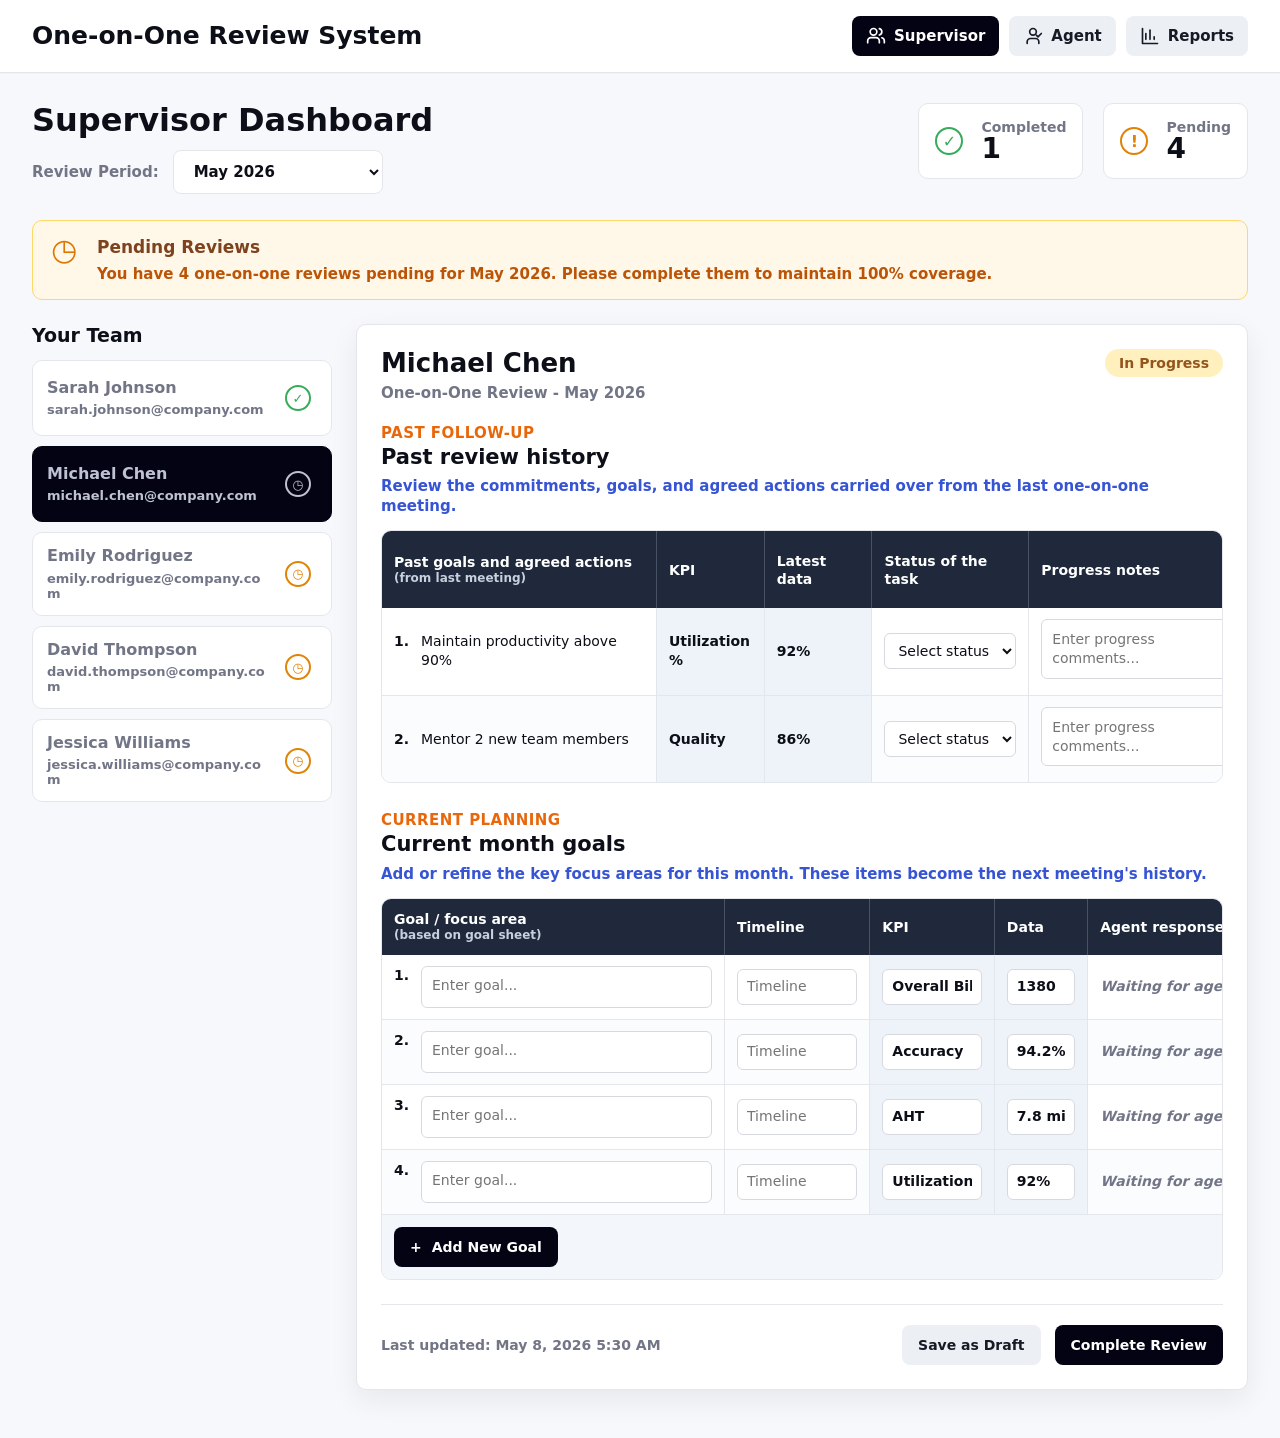
==== index.html @ 106a2b59 "Remove agent supervisor update count" ====
<!doctype html>
<html lang="en">
  <head>
    <meta charset="UTF-8" />
    <meta name="viewport" content="width=device-width, initial-scale=1.0" />
    <title>One-on-One Review System</title>
    <link rel="stylesheet" href="styles.css" />
  </head>
  <body>
    <header class="app-header">
      <div class="header-inner">
        <h1>One-on-One Review System</h1>
        <nav class="top-nav" aria-label="Primary">
          <button class="nav-button active" type="button" aria-pressed="true" data-view="supervisor">
            <span class="nav-icon" aria-hidden="true">
              <svg viewBox="0 0 24 24">
                <path d="M16 20v-2a4 4 0 0 0-4-4H6a4 4 0 0 0-4 4v2" />
                <circle cx="9" cy="7" r="4" />
                <path d="M22 20v-2a4 4 0 0 0-3-3.87" />
                <path d="M16 3.13a4 4 0 0 1 0 7.75" />
              </svg>
            </span>
            Supervisor
          </button>
          <button class="nav-button" type="button" aria-pressed="false" data-view="agent">
            <span class="nav-icon" aria-hidden="true">
              <svg viewBox="0 0 24 24">
                <path d="M19 21v-2a4 4 0 0 0-4-4H9a4 4 0 0 0-4 4v2" />
                <circle cx="12" cy="7" r="4" />
                <path d="m16 11 2 2 4-4" />
              </svg>
            </span>
            Agent
          </button>
          <button class="nav-button" type="button" aria-pressed="false" data-view="reports">
            <span class="nav-icon" aria-hidden="true">
              <svg viewBox="0 0 24 24">
                <path d="M3 3v18h18" />
                <path d="M7 16V9" />
                <path d="M12 16V5" />
                <path d="M17 16v-3" />
              </svg>
            </span>
            Reports
          </button>
        </nav>
      </div>
    </header>

    <main class="page-shell">
      <section class="dashboard-head" aria-labelledby="dashboard-title">
        <div>
          <h2 id="dashboard-title">Supervisor Dashboard</h2>
          <p class="dashboard-subtitle hidden" id="dashboardSubtitle">Senior Leadership Analytics - 2026</p>
          <label class="period-control review-period-control">
            <span>Review Period:</span>
            <select id="periodSelect">
              <option>May 2026</option>
              <option>April 2026</option>
              <option>March 2026</option>
            </select>
          </label>
        </div>

        <div class="summary-cards supervisor-only" aria-label="Review summary">
          <article class="summary-card">
            <span class="summary-icon success" aria-hidden="true">✓</span>
            <div>
              <span class="summary-label">Completed</span>
              <strong id="completedCount">1</strong>
            </div>
          </article>
          <article class="summary-card">
            <span class="summary-icon pending" aria-hidden="true">!</span>
            <div>
              <span class="summary-label">Pending</span>
              <strong id="pendingCount">4</strong>
            </div>
          </article>
        </div>

        <label class="view-as-control agent-only">
          <span>View as:</span>
          <select id="agentSelect"></select>
        </label>

        <label class="view-as-control reports-only hidden">
          <span>Range:</span>
          <select id="reportMonthSelect">
            <option value="all">All months</option>
            <option value="May">May 2026</option>
            <option value="April">April 2026</option>
            <option value="March">March 2026</option>
            <option value="February">February 2026</option>
            <option value="January">January 2026</option>
          </select>
        </label>
      </section>

      <section class="notice supervisor-only" aria-live="polite">
        <span class="notice-icon" aria-hidden="true">◷</span>
        <div>
          <h3>Pending Reviews</h3>
          <p id="pendingMessage">
            You have 4 one-on-one reviews pending for May 2026. Please complete them to maintain 100% coverage.
          </p>
        </div>
      </section>

      <section class="work-area view-section" id="supervisorView">
        <aside class="team-panel" aria-labelledby="team-title">
          <h3 id="team-title">Your Team</h3>
          <div class="team-list" id="teamList"></div>
        </aside>

        <section class="review-panel" aria-live="polite">
          <div class="review-topline">
            <div>
              <h2 id="reviewName">Michael Chen</h2>
              <p id="reviewSubtitle">One-on-One Review - May 2026</p>
            </div>
            <div class="status-stack">
              <span class="status-pill" id="reviewStatus">In Progress</span>
            </div>
          </div>

          <section class="review-section" aria-labelledby="section-one-title">
            <div class="section-copy">
              <p class="section-kicker" id="section-one-title">Past Follow-Up</p>
              <h3>Past review history</h3>
              <p>
                Review the commitments, goals, and agreed actions carried over from the last one-on-one meeting.
              </p>
            </div>

            <div class="table-wrap">
              <table class="history-table">
                <thead>
                  <tr>
                    <th>Past goals and agreed actions <span>(from last meeting)</span></th>
                    <th>KPI</th>
                    <th>Latest data</th>
                    <th>Status of the task</th>
                    <th>Progress notes</th>
                    <th>Previously agreed timeline</th>
                  </tr>
                </thead>
                <tbody id="historyBody"></tbody>
              </table>
            </div>
          </section>

          <section class="review-section current-month" aria-labelledby="section-two-title">
            <div class="section-copy">
              <p class="section-kicker" id="section-two-title">Current Planning</p>
              <h3>Current month goals</h3>
              <p>
                Add or refine the key focus areas for this month. These items become the next meeting's history.
              </p>
            </div>

            <div class="table-wrap">
              <table class="current-table">
                <thead>
                  <tr>
                    <th>Goal / focus area <span>(based on goal sheet)</span></th>
                    <th>Timeline</th>
                    <th>KPI</th>
                    <th>Data</th>
                    <th>Agent response</th>
                    <th class="action-col"><span class="sr-only">Action</span></th>
                  </tr>
                </thead>
                <tbody id="currentGoalsBody"></tbody>
              </table>
              <div class="table-footer">
                <button class="primary-button" type="button" id="addGoalButton">
                  <span aria-hidden="true">+</span>
                  Add New Goal
                </button>
              </div>
            </div>
          </section>

          <footer class="review-actions">
            <p id="lastUpdated">Last updated: May 8, 2026 5:30 AM</p>
            <div>
              <button class="secondary-button" type="button" id="saveDraftButton">Save as Draft</button>
              <button class="primary-button" type="button" id="completeReviewButton">Complete Review</button>
            </div>
          </footer>
        </section>
      </section>

      <section class="agent-dashboard view-section hidden" id="agentView">
        <article class="agent-profile-card">
          <div class="agent-avatar" id="agentAvatar" aria-hidden="true">SJ</div>
          <div>
            <h2 id="agentName">Sarah Johnson</h2>
            <p id="agentEmail">sarah.johnson@company.com</p>
          </div>
          <div class="agent-profile-stats" aria-label="Agent review summary">
            <span id="agentProfileStatus">Completed</span>
          </div>
        </article>

        <section class="review-panel agent-review-panel" aria-live="polite">
          <div class="review-topline">
            <div>
              <h2 id="agentReviewTitle">One-on-One Review - May 2026</h2>
              <p id="agentReviewSubtitle">Shared supervisor and agent view</p>
            </div>
            <div class="status-stack">
              <span class="status-pill" id="agentReviewStatus">Completed</span>
            </div>
          </div>

          <section class="review-section" aria-labelledby="agent-section-one-title">
            <div class="section-copy">
              <p class="section-kicker" id="agent-section-one-title">Past Follow-Up</p>
              <h3>Past review history</h3>
              <p>Review the commitments and supervisor updates carried over from the last one-on-one meeting.</p>
            </div>

            <div class="table-wrap">
              <table class="agent-history-table">
                <thead>
                  <tr>
                    <th>Past goals and agreed actions <span>(from last meeting)</span></th>
                    <th>KPI</th>
                    <th>Latest data</th>
                    <th>Supervisor status</th>
                    <th>Supervisor comment</th>
                    <th>Timeline</th>
                  </tr>
                </thead>
                <tbody id="agentHistoryBody"></tbody>
              </table>
            </div>
          </section>

          <section class="review-section current-month" aria-labelledby="agent-section-two-title">
            <div class="section-copy">
              <p class="section-kicker" id="agent-section-two-title">My Responses</p>
              <h3>Current month goals</h3>
              <p>Review this month's focus areas and respond before the one-on-one meeting.</p>
            </div>

            <div class="table-wrap">
              <table class="agent-current-table">
                <thead>
                  <tr>
                    <th>Goal / focus area</th>
                    <th>Timeline</th>
                    <th>KPI</th>
                    <th>Data</th>
                    <th>My response</th>
                    <th>Action</th>
                  </tr>
                </thead>
                <tbody id="agentCurrentGoalsBody"></tbody>
              </table>
            </div>
          </section>

          <footer class="review-actions agent-actions">
            <p id="agentLastUpdated">Last updated: May 10, 2026 5:30 AM</p>
          </footer>
        </section>
      </section>

      <section class="reports-dashboard view-section hidden" id="reportsView">
        <div class="report-kpis" id="reportKpis"></div>

        <section class="report-card trend-card">
          <div class="report-card-head">
            <div>
              <h3>Monthly Review Completion Trend</h3>
              <p>Completed and pending one-on-one reviews across 2026.</p>
            </div>
            <div class="chart-legend">
              <span><i class="legend-dot completed-dot"></i>Completed</span>
              <span><i class="legend-dot pending-dot"></i>Pending</span>
            </div>
          </div>
          <div class="completion-chart" aria-label="Monthly completion trend">
            <canvas id="completionChart"></canvas>
          </div>
        </section>

        <section class="report-grid">
          <article class="report-card">
            <div class="report-card-head">
              <div>
                <h3>Supervisor Completion by Month</h3>
                <p>Monthly coverage and completion rate.</p>
              </div>
            </div>
            <div class="report-table-wrap">
              <table class="report-table">
                <thead>
                  <tr>
                    <th>Month</th>
                    <th>Completed</th>
                    <th>Pending</th>
                    <th>Total</th>
                    <th>Rate</th>
                  </tr>
                </thead>
                <tbody id="monthlyReportBody"></tbody>
              </table>
            </div>
          </article>

          <article class="report-card">
            <div class="report-card-head">
              <div>
                <h3>Response Type Summary</h3>
                <p>How agents are reacting to current and historical goals.</p>
              </div>
            </div>
            <div class="response-summary-grid" id="responseSummaryCards"></div>
          </article>
        </section>

        <section class="report-grid">
          <article class="report-card">
            <div class="report-card-head">
              <div>
                <h3>Agent Response Breakdown</h3>
                <p>Response mix by agent for leadership follow-up.</p>
              </div>
            </div>
            <div class="breakdown-chart">
              <canvas id="agentResponseChart"></canvas>
            </div>
            <details class="report-details">
              <summary>View exact values</summary>
              <div class="report-table-wrap">
                <table class="report-table agent-breakdown-table">
                  <thead>
                    <tr>
                      <th>Agent</th>
                      <th>Acknowledged</th>
                      <th>Data incorrect</th>
                      <th>Discuss further</th>
                      <th>Need support</th>
                      <th>No response</th>
                      <th>Total</th>
                    </tr>
                  </thead>
                  <tbody id="agentBreakdownBody"></tbody>
                </table>
              </div>
            </details>
          </article>

          <article class="report-card">
            <div class="report-card-head">
              <div>
                <h3>Needs Attention</h3>
                <p>Open reviews and agent signals that may need a supervisor follow-up.</p>
              </div>
            </div>
            <div class="attention-list" id="attentionList"></div>
          </article>
        </section>

        <section class="report-card">
          <div class="report-card-head">
            <div>
              <h3>Download Reports</h3>
              <p>Export the current report view as CSV.</p>
            </div>
          </div>
          <div class="download-grid">
            <button class="download-card" type="button" data-report-download="monthly">
              <span class="download-icon" aria-hidden="true">↓</span>
              <span>
                <strong>Monthly Completion Report</strong>
                <small>CSV format</small>
              </span>
            </button>
            <button class="download-card" type="button" data-report-download="responses">
              <span class="download-icon" aria-hidden="true">↓</span>
              <span>
                <strong>Agent Response Data</strong>
                <small>CSV format</small>
              </span>
            </button>
          </div>
        </section>
      </section>
    </main>

    <div class="toast" id="toast" role="status" aria-live="polite"></div>

    <div class="modal-backdrop hidden" id="responseModal" role="dialog" aria-modal="true" aria-labelledby="responseModalTitle">
      <form class="response-dialog" id="responseForm">
        <div class="dialog-head">
          <h2 id="responseModalTitle">Respond to Goal</h2>
          <button class="close-button" type="button" id="closeResponseModal" aria-label="Close response dialog">×</button>
        </div>

        <p class="dialog-subtitle" id="responseGoalSummary">Select your response to this goal.</p>

        <fieldset class="response-options">
          <legend>Select your response</legend>
          <label class="response-option">
            <input type="radio" name="agentResponse" value="I acknowledge" />
            <span>I acknowledge</span>
          </label>
          <label class="response-option">
            <input type="radio" name="agentResponse" value="Data is incorrect" />
            <span>Data is incorrect</span>
          </label>
          <label class="response-option">
            <input type="radio" name="agentResponse" value="Let's discuss this in detail" />
            <span>Let's discuss this in detail</span>
          </label>
          <label class="response-option">
            <input type="radio" name="agentResponse" value="I need more support for this" />
            <span>I need more support for this</span>
          </label>
        </fieldset>

        <label class="response-note">
          <span>Optional note</span>
          <textarea id="responseNote" placeholder="Add context for your supervisor..."></textarea>
        </label>

        <div class="dialog-actions">
          <button class="secondary-button" type="button" id="cancelResponse">Cancel</button>
          <button class="primary-button" type="submit" id="submitResponse" disabled>Submit Response</button>
        </div>
      </form>
    </div>

    <script src="chart.umd.min.js?v=4.4.9"></script>
    <script src="app.js?v=chartjs-1"></script>
  </body>
</html>
---- styles.css ----
:root {
  color-scheme: light;
  --ink: #0d0f18;
  --muted: #717586;
  --line: #e3e6eb;
  --soft: #f5f7fa;
  --soft-blue: #eef2f8;
  --navy: #030313;
  --navy-2: #1f293b;
  --blue: #2855f6;
  --orange: #e9670b;
  --orange-dark: #8d4317;
  --orange-soft: #fff8e8;
  --green: #36ac5b;
  --shadow: 0 10px 28px rgba(15, 23, 42, 0.07);
  --radius: 8px;
}

* {
  box-sizing: border-box;
}

body {
  margin: 0;
  min-width: 320px;
  background: #f7f8fb;
  color: var(--ink);
  font-family:
    Inter, ui-sans-serif, system-ui, -apple-system, BlinkMacSystemFont, "Segoe UI",
    sans-serif;
}

button,
input,
textarea,
select {
  font: inherit;
}

button {
  cursor: pointer;
}

.app-header {
  border-bottom: 1px solid var(--line);
  background: #ffffff;
  box-shadow: 0 1px 0 rgba(15, 23, 42, 0.02);
}

.header-inner {
  width: min(100%, 1500px);
  margin: 0 auto;
  padding: 16px 32px;
  display: flex;
  align-items: center;
  justify-content: space-between;
  gap: 24px;
}

.header-inner h1 {
  margin: 0;
  font-size: 25px;
  line-height: 1.15;
  letter-spacing: 0;
}

.top-nav {
  display: flex;
  gap: 10px;
  flex-wrap: wrap;
  justify-content: flex-end;
}

.nav-button {
  min-height: 40px;
  border: 0;
  border-radius: var(--radius);
  background: #eceff4;
  color: #171925;
  display: inline-flex;
  align-items: center;
  justify-content: center;
  gap: 8px;
  padding: 0 14px;
  font-size: 15px;
  font-weight: 750;
}

.nav-icon,
.nav-icon svg {
  width: 20px;
  height: 20px;
}

.nav-icon svg {
  display: block;
  fill: none;
  stroke: currentColor;
  stroke-width: 2;
  stroke-linecap: round;
  stroke-linejoin: round;
}

.nav-button.active {
  background: var(--navy);
  color: #ffffff;
}

.hidden {
  display: none !important;
}

.sr-only {
  position: absolute;
  width: 1px;
  height: 1px;
  padding: 0;
  margin: -1px;
  overflow: hidden;
  clip: rect(0, 0, 0, 0);
  white-space: nowrap;
  border: 0;
}

.page-shell {
  width: min(100%, 1480px);
  margin: 0 auto;
  padding: 30px 32px 48px;
}

.dashboard-head {
  display: flex;
  align-items: flex-start;
  justify-content: space-between;
  gap: 24px;
  margin-bottom: 26px;
}

.dashboard-head h2 {
  margin: 0 0 12px;
  font-size: 32px;
  line-height: 1.1;
  letter-spacing: 0;
}

.dashboard-subtitle {
  margin: -6px 0 0;
  color: var(--muted);
  font-size: 16px;
  font-weight: 650;
}

.period-control {
  display: flex;
  align-items: center;
  gap: 14px;
  color: var(--muted);
  font-size: 15px;
  font-weight: 650;
}

.period-control select {
  min-width: 210px;
  height: 44px;
  padding: 0 42px 0 16px;
  border: 1px solid var(--line);
  border-radius: 8px;
  background: #ffffff;
  color: var(--ink);
  font-size: 15px;
  font-weight: 700;
}

.view-as-control {
  display: flex;
  align-items: center;
  gap: 14px;
  color: var(--ink);
  font-size: 15px;
  font-weight: 750;
}

.view-as-control select {
  min-width: 250px;
  height: 44px;
  padding: 0 42px 0 16px;
  border: 1px solid var(--line);
  border-radius: 8px;
  background: #ffffff;
  color: var(--ink);
  font-size: 15px;
  font-weight: 700;
}

.summary-cards {
  display: flex;
  gap: 20px;
  flex-wrap: wrap;
  justify-content: flex-end;
}

.summary-card {
  min-width: 132px;
  min-height: 76px;
  border: 1px solid var(--line);
  border-radius: 10px;
  background: #ffffff;
  display: grid;
  grid-template-columns: 34px 1fr;
  gap: 12px;
  align-items: center;
  padding: 12px 16px;
}

.summary-icon {
  width: 28px;
  height: 28px;
  border-radius: 50%;
  display: inline-flex;
  align-items: center;
  justify-content: center;
  border: 2px solid currentColor;
  font-weight: 850;
}

.summary-icon.success {
  color: var(--green);
}

.summary-icon.pending {
  color: #df8205;
}

.summary-label {
  display: block;
  color: var(--muted);
  font-size: 14px;
  font-weight: 650;
}

.summary-card strong {
  display: block;
  font-size: 28px;
  line-height: 1;
}

.notice {
  border: 1px solid #fed769;
  border-radius: 10px;
  background: var(--orange-soft);
  color: #bc5407;
  display: grid;
  grid-template-columns: 32px 1fr;
  gap: 14px;
  padding: 16px 18px;
  margin-bottom: 24px;
}

.notice-icon {
  width: 26px;
  height: 26px;
  display: inline-flex;
  align-items: center;
  justify-content: center;
  color: #dc7904;
  font-size: 30px;
  line-height: 1;
}

.notice h3 {
  margin: 0 0 8px;
  color: #7e431e;
  font-size: 17px;
}

.notice p {
  margin: 0;
  font-size: 15px;
  font-weight: 650;
}

.work-area {
  display: grid;
  grid-template-columns: 300px minmax(0, 1fr);
  gap: 24px;
  align-items: start;
}

.team-panel {
  position: sticky;
  top: 20px;
}

.team-panel h3 {
  margin: 0 0 14px;
  font-size: 19px;
}

.team-list {
  display: grid;
  gap: 10px;
}

.team-card {
  width: 100%;
  min-height: 76px;
  border: 1px solid var(--line);
  border-radius: 10px;
  background: #ffffff;
  display: grid;
  grid-template-columns: 1fr 32px;
  align-items: center;
  gap: 14px;
  padding: 14px;
  text-align: left;
}

.team-card.active {
  background: var(--navy);
  color: #ffffff;
  border-color: var(--navy);
}

.team-card strong {
  display: block;
  margin-bottom: 5px;
  font-size: 16px;
  line-height: 1.15;
}

.team-card span {
  color: var(--muted);
  font-size: 13px;
  font-weight: 650;
  overflow-wrap: anywhere;
}

.team-card.active span {
  color: #bec2d2;
}

.team-status {
  width: 26px;
  height: 26px;
  border-radius: 50%;
  display: inline-flex;
  align-items: center;
  justify-content: center;
  border: 2px solid currentColor;
  font-weight: 850;
}

.team-status.completed {
  color: var(--green);
}

.team-status.pending,
.team-status.in-progress {
  color: #e08405;
}

.review-panel {
  min-width: 0;
  border: 1px solid var(--line);
  border-radius: 10px;
  background: #ffffff;
  box-shadow: var(--shadow);
  padding: 24px;
}

.agent-dashboard {
  display: grid;
  gap: 28px;
}

.agent-profile-card {
  border: 1px solid var(--line);
  border-radius: 10px;
  background: #ffffff;
  display: flex;
  align-items: center;
  gap: 22px;
  padding: 22px 24px;
}

.agent-avatar {
  width: 58px;
  height: 58px;
  border-radius: 50%;
  background: var(--navy);
  color: #ffffff;
  display: inline-flex;
  align-items: center;
  justify-content: center;
  font-size: 22px;
  font-weight: 850;
  flex: 0 0 auto;
}

.agent-profile-card h2 {
  margin: 0 0 6px;
  font-size: 22px;
  line-height: 1.15;
}

.agent-profile-card p {
  margin: 0;
  color: var(--muted);
  font-size: 15px;
  font-weight: 650;
}

.agent-review-panel {
  box-shadow: none;
}

.agent-profile-stats {
  margin-left: auto;
  display: flex;
  flex-wrap: wrap;
  justify-content: flex-end;
  gap: 10px;
}

.agent-profile-stats span,
.meta-pill {
  min-height: 30px;
  border-radius: 999px;
  background: #eef2f8;
  color: #4d5568;
  display: inline-flex;
  align-items: center;
  justify-content: center;
  padding: 4px 12px;
  font-size: 14px;
  font-weight: 800;
}

.agent-profile-stats .completed {
  background: #e8f8ec;
  color: #267542;
}

.agent-profile-stats .in-progress {
  background: #fff0bd;
  color: #93551c;
}

.agent-profile-stats .pending {
  background: #fff4e7;
  color: #9a4b13;
}

.review-topline {
  display: flex;
  justify-content: space-between;
  align-items: flex-start;
  gap: 20px;
  margin-bottom: 24px;
}

.review-topline h2 {
  margin: 0 0 6px;
  font-size: 26px;
  line-height: 1.1;
}

.review-topline p {
  margin: 0;
  color: var(--muted);
  font-size: 15px;
  font-weight: 650;
}

.status-pill {
  flex: 0 0 auto;
  border-radius: 999px;
  background: #fff0bd;
  color: #93551c;
  padding: 6px 14px;
  font-weight: 750;
  font-size: 14px;
}

.status-stack {
  display: flex;
  flex-direction: column;
  align-items: flex-end;
  gap: 8px;
}

.status-pill.completed {
  background: #e8f8ec;
  color: #267542;
}

.review-section + .review-section {
  margin-top: 30px;
}

.section-copy {
  margin-bottom: 14px;
}

.section-kicker {
  margin: 0 0 4px;
  color: var(--orange);
  font-size: 15px;
  line-height: 1;
  font-weight: 850;
  letter-spacing: 0.03em;
  text-transform: uppercase;
}

.section-copy h3 {
  margin: 0 0 6px;
  color: var(--ink);
  font-size: 21px;
  line-height: 1.2;
}

.section-copy p:not(.section-kicker) {
  margin: 0;
  color: #3654d4;
  font-size: 15px;
  font-weight: 700;
  line-height: 1.35;
}

.table-wrap {
  overflow-x: auto;
  border: 1px solid var(--line);
  border-radius: 10px;
  background: #ffffff;
  box-shadow: inset 0 1px 0 rgba(255, 255, 255, 0.8);
}

table {
  width: 100%;
  border-collapse: collapse;
  table-layout: fixed;
}

.history-table {
  min-width: 980px;
}

.current-table {
  min-width: 1040px;
}

.agent-history-table {
  min-width: 980px;
}

.agent-current-table {
  min-width: 980px;
}

th {
  background: var(--navy-2);
  color: #ffffff;
  text-align: left;
  vertical-align: middle;
  padding: 11px 12px;
  border-right: 1px solid #495366;
  font-size: 14px;
  line-height: 1.3;
  overflow-wrap: normal;
  word-break: normal;
}

th span {
  display: block;
  color: #c8d0de;
  font-size: 12px;
  font-weight: 650;
}

td {
  border-top: 1px solid var(--line);
  border-right: 1px solid var(--line);
  padding: 11px 12px;
  vertical-align: middle;
  font-size: 14px;
  line-height: 1.35;
  overflow-wrap: break-word;
  word-break: normal;
}

tbody tr:nth-child(even) td:not(.metric-cell):not(.data-cell) {
  background: #fbfcfe;
}

tr:first-child td {
  border-top: 0;
}

th:last-child,
td:last-child {
  border-right: 0;
}

.history-table th:nth-child(1) {
  width: 28%;
}

.history-table th:nth-child(2),
.history-table th:nth-child(3) {
  width: 11%;
}

.history-table th:nth-child(4) {
  width: 16%;
}

.history-table th:nth-child(5) {
  width: 23%;
}

.history-table th:nth-child(6) {
  width: 11%;
}

.current-table th:nth-child(1) {
  width: 33%;
}

.current-table th:nth-child(2) {
  width: 14%;
}

.current-table th:nth-child(3) {
  width: 12%;
}

.current-table th:nth-child(4) {
  width: 9%;
}

.current-table th:nth-child(5) {
  width: 27%;
}

.current-table th:nth-child(6) {
  width: 54px;
}

.agent-history-table th:nth-child(1) {
  width: 28%;
}

.agent-history-table th:nth-child(2),
.agent-history-table th:nth-child(3) {
  width: 11%;
}

.agent-history-table th:nth-child(4) {
  width: 16%;
}

.agent-history-table th:nth-child(5) {
  width: 23%;
}

.agent-history-table th:nth-child(6) {
  width: 11%;
}

.agent-current-table th:nth-child(1) {
  width: 30%;
}

.agent-current-table th:nth-child(2) {
  width: 14%;
}

.agent-current-table th:nth-child(3),
.agent-current-table th:nth-child(4) {
  width: 12%;
}

.agent-current-table th:nth-child(5) {
  width: 22%;
}

.agent-current-table th:nth-child(6) {
  width: 10%;
}

.numbered-cell {
  display: grid;
  grid-template-columns: 20px minmax(0, 1fr);
  gap: 7px;
}

.row-number {
  font-weight: 850;
}

.action-col,
td.action-col {
  text-align: center;
}

.metric-cell,
.data-cell {
  background: #eef3f9;
  font-weight: 750;
  overflow-wrap: normal;
  word-break: normal;
}

.data-cell {
  white-space: nowrap;
}

select.task-status,
textarea,
input {
  width: 100%;
  border: 1px solid #d6d9df;
  border-radius: 6px;
  background: #ffffff;
  color: var(--ink);
  font-size: 14px;
}

select.task-status {
  min-height: 36px;
  padding: 0 9px;
}

textarea {
  min-height: 48px;
  resize: vertical;
  padding: 10px;
}

textarea.goal-field {
  min-height: 42px;
  resize: none;
  overflow: hidden;
  line-height: 1.35;
  background: #ffffff;
  padding: 9px 10px;
}

input {
  min-height: 36px;
  padding: 0 9px;
}

input:focus,
textarea:focus,
select:focus,
button:focus-visible {
  outline: 3px solid rgba(40, 85, 246, 0.3);
  outline-offset: 2px;
}

.timeline-field {
  background: #ffffff;
}

.kpi-field,
.data-field {
  font-weight: 800;
}

.readonly-value {
  display: block;
  padding: 4px 0;
  font-weight: 750;
}

td em,
.placeholder-text {
  color: var(--muted);
  font-style: italic;
  font-weight: 650;
}

.mini-pill,
.response-chip {
  display: inline-flex;
  align-items: center;
  min-height: 26px;
  border-radius: 999px;
  background: #eef8f1;
  color: #2f7f49;
  padding: 3px 9px;
  font-size: 12px;
  font-weight: 800;
}

.response-empty {
  display: block;
  color: var(--muted);
  font-style: italic;
  font-weight: 650;
}

.response-summary {
  display: grid;
  gap: 7px;
  align-items: start;
}

.response-note-preview,
.response-time,
.agent-response-action small {
  display: block;
  margin-top: 0;
  color: var(--muted);
  font-size: 12px;
  line-height: 1.3;
}

.response-note-preview {
  color: #51596d;
}

.response-time {
  color: #8a90a0;
}

.agent-response-action {
  display: grid;
  gap: 10px;
  align-items: start;
}

.respond-button {
  min-height: 36px;
  width: 100%;
  border: 0;
  border-radius: var(--radius);
  background: var(--navy);
  color: #ffffff;
  display: inline-flex;
  align-items: center;
  justify-content: center;
  gap: 8px;
  padding: 0 10px;
  font-size: 13px;
  font-weight: 850;
}

.table-footer {
  border-top: 1px solid var(--line);
  background: #f3f6fa;
  padding: 12px;
}

.primary-button,
.secondary-button,
.icon-button {
  min-height: 40px;
  border: 0;
  border-radius: var(--radius);
  display: inline-flex;
  align-items: center;
  justify-content: center;
  gap: 10px;
  padding: 0 16px;
  font-size: 14px;
  font-weight: 800;
}

.primary-button {
  background: var(--navy);
  color: #ffffff;
}

.secondary-button {
  background: #eceff4;
  color: #171925;
}

.icon-button {
  width: 32px;
  min-height: 32px;
  padding: 0;
  border-radius: 999px;
  background: transparent;
  color: #687083;
  font-size: 20px;
  line-height: 1;
}

.icon-button:hover {
  background: #fff0f0;
  color: #b42318;
  filter: none;
}

.respond-button:hover,
.primary-button:hover,
.secondary-button:hover {
  filter: brightness(0.97);
}

.icon-button:disabled {
  cursor: not-allowed;
  color: #a0a6b4;
  background: transparent;
  opacity: 0.55;
}

.review-actions {
  border-top: 1px solid var(--line);
  margin-top: 24px;
  padding-top: 20px;
  display: flex;
  align-items: center;
  justify-content: space-between;
  gap: 20px;
}

.review-actions p {
  margin: 0;
  color: var(--muted);
  font-size: 14px;
  font-weight: 650;
}

.review-actions div {
  display: flex;
  gap: 14px;
  flex-wrap: wrap;
  justify-content: flex-end;
}

.toast {
  position: fixed;
  right: 24px;
  bottom: 24px;
  max-width: min(420px, calc(100vw - 48px));
  padding: 14px 18px;
  border-radius: 8px;
  background: var(--navy);
  color: #ffffff;
  font-weight: 750;
  opacity: 0;
  transform: translateY(12px);
  pointer-events: none;
  transition: opacity 160ms ease, transform 160ms ease;
}

.toast.visible {
  opacity: 1;
  transform: translateY(0);
}

.modal-backdrop {
  position: fixed;
  inset: 0;
  z-index: 30;
  background: rgba(10, 12, 18, 0.52);
  display: flex;
  align-items: center;
  justify-content: center;
  padding: 24px;
}

.response-dialog {
  width: min(560px, 100%);
  max-height: calc(100vh - 48px);
  overflow: auto;
  border-radius: 10px;
  background: #ffffff;
  box-shadow: 0 26px 80px rgba(0, 0, 0, 0.28);
  padding: 24px 28px 28px;
}

.dialog-head {
  display: flex;
  align-items: center;
  justify-content: space-between;
  gap: 20px;
  margin-bottom: 18px;
}

.dialog-head h2 {
  margin: 0;
  font-size: 22px;
  line-height: 1.2;
}

.close-button {
  width: 34px;
  height: 34px;
  border: 0;
  border-radius: 50%;
  background: transparent;
  color: #687083;
  display: inline-flex;
  align-items: center;
  justify-content: center;
  font-size: 24px;
  line-height: 1;
}

.close-button:hover {
  background: #f1f4f8;
  color: var(--ink);
}

.dialog-subtitle {
  margin: 0 0 20px;
  color: var(--muted);
  font-size: 15px;
  line-height: 1.45;
}

.response-options {
  display: grid;
  gap: 10px;
  border: 0;
  margin: 0 0 18px;
  padding: 0;
}

.response-options legend {
  position: absolute;
  width: 1px;
  height: 1px;
  overflow: hidden;
  clip: rect(0 0 0 0);
}

.response-option {
  min-height: 54px;
  border: 1px solid var(--line);
  border-radius: 8px;
  display: flex;
  align-items: center;
  gap: 14px;
  padding: 12px 14px;
  font-size: 16px;
  font-weight: 750;
}

.response-option:has(input:checked) {
  border-color: var(--navy);
  background: #f4f6fb;
}

.response-option input {
  width: 18px;
  min-height: 18px;
  accent-color: var(--navy);
  flex: 0 0 auto;
}

.response-note {
  display: grid;
  gap: 8px;
  color: var(--muted);
  font-size: 14px;
  font-weight: 750;
  margin-bottom: 22px;
}

.response-note textarea {
  min-height: 78px;
}

.dialog-actions {
  display: grid;
  grid-template-columns: 1fr 1fr;
  gap: 16px;
}

.primary-button:disabled {
  cursor: not-allowed;
  background: #8c8d96;
}

.reports-dashboard {
  display: grid;
  gap: 24px;
}

.report-kpis {
  display: grid;
  grid-template-columns: repeat(4, minmax(0, 1fr));
  gap: 16px;
}

.report-kpi-card,
.report-card {
  border: 1px solid var(--line);
  border-radius: 12px;
  background: #ffffff;
  box-shadow: 0 10px 30px rgba(15, 23, 42, 0.04);
}

.report-kpi-card {
  min-height: 118px;
  display: grid;
  grid-template-columns: 48px 1fr;
  align-items: center;
  gap: 16px;
  padding: 22px;
}

.kpi-icon {
  width: 48px;
  height: 48px;
  border-radius: 12px;
  display: inline-flex;
  align-items: center;
  justify-content: center;
  font-size: 24px;
  font-weight: 900;
}

.report-kpi-card small,
.report-kpi-card em {
  display: block;
  color: var(--muted);
  font-style: normal;
  font-size: 14px;
  font-weight: 750;
}

.report-kpi-card strong {
  display: block;
  margin: 3px 0 2px;
  font-size: 34px;
  line-height: 1;
}

.report-kpi-card.blue .kpi-icon {
  background: #e8efff;
  color: #2855f6;
}

.report-kpi-card.green .kpi-icon {
  background: #e3f8ea;
  color: #278247;
}

.report-kpi-card.purple .kpi-icon {
  background: #f0e7ff;
  color: #6a34bf;
}

.report-kpi-card.orange .kpi-icon {
  background: #fff2d8;
  color: #b96504;
}

.report-card {
  padding: 24px;
}

.report-card-head {
  display: flex;
  align-items: flex-start;
  justify-content: space-between;
  gap: 20px;
  margin-bottom: 20px;
}

.report-card-head h3 {
  margin: 0 0 6px;
  font-size: 23px;
  line-height: 1.2;
}

.report-card-head p {
  margin: 0;
  color: var(--muted);
  font-size: 15px;
  font-weight: 650;
}

.chart-legend {
  display: flex;
  align-items: center;
  gap: 14px;
  color: var(--muted);
  font-size: 14px;
  font-weight: 800;
  white-space: nowrap;
}

.chart-legend span {
  display: inline-flex;
  align-items: center;
  gap: 7px;
}

.legend-dot {
  width: 10px;
  height: 10px;
  border-radius: 50%;
  display: inline-block;
}

.completed-dot {
  background: #4fbf66;
}

.pending-dot {
  background: #f0a22a;
}

.completion-chart,
.breakdown-chart {
  height: 340px;
  overflow: hidden;
  border-radius: 10px;
  background: linear-gradient(180deg, #fbfcff, #ffffff);
  border: 1px solid #edf0f5;
  padding: 18px;
}

.breakdown-chart {
  height: 360px;
}

.completion-chart canvas,
.breakdown-chart canvas {
  width: 100%;
  height: 100%;
  display: block;
}

.completion-chart.chart-missing::after,
.breakdown-chart.chart-missing::after {
  content: "Chart library could not load.";
  color: var(--muted);
  display: grid;
  place-items: center;
  min-height: 220px;
  font-weight: 750;
}

.report-details {
  margin-top: 16px;
  border-top: 1px solid var(--line);
  padding-top: 14px;
}

.report-details summary {
  cursor: pointer;
  color: var(--ink);
  font-size: 15px;
  font-weight: 850;
}

.report-details summary::marker {
  color: var(--muted);
}

.report-details .report-table-wrap {
  margin-top: 14px;
}

.trend-svg {
  width: 100%;
  height: 270px;
  display: block;
}

.grid-line {
  stroke: #d7dce5;
  stroke-dasharray: 5 5;
}

.trend-line {
  fill: none;
  stroke-width: 3;
  stroke-linecap: round;
  stroke-linejoin: round;
}

.completed-line {
  stroke: #4fbf66;
}

.pending-line {
  stroke: #f0a22a;
}

.point {
  fill: #ffffff;
  stroke-width: 3;
}

.completed-point {
  stroke: #4fbf66;
}

.pending-point {
  stroke: #f0a22a;
}

.axis-label,
.axis-value {
  fill: #6e7482;
  font-size: 15px;
  font-weight: 700;
}

.report-grid {
  display: grid;
  grid-template-columns: minmax(0, 1.3fr) minmax(360px, 0.7fr);
  gap: 24px;
  align-items: start;
}

.report-table-wrap {
  overflow-x: auto;
}

.report-table {
  width: 100%;
  border-collapse: collapse;
  table-layout: auto;
}

.report-table th {
  background: #ffffff;
  color: var(--ink);
  border-right: 0;
  border-bottom: 1px solid var(--line);
  padding: 12px;
  font-size: 15px;
}

.report-table td {
  border-right: 0;
  padding: 14px 12px;
  font-size: 15px;
}

.count-pill {
  min-width: 28px;
  min-height: 28px;
  border-radius: 7px;
  display: inline-flex;
  align-items: center;
  justify-content: center;
  padding: 3px 8px;
  font-weight: 850;
}

.count-pill.green {
  background: #e3f8ea;
  color: #287d45;
}

.count-pill.amber {
  background: #fff0bd;
  color: #9a4b13;
}

.count-pill.red {
  background: #fde3e3;
  color: #a82424;
}

.count-pill.blue {
  background: #e3edff;
  color: #2855bf;
}

.count-pill.purple {
  background: #f0e7ff;
  color: #6a34bf;
}

.count-pill.gray {
  background: #eef0f3;
  color: #4d5568;
}

.response-summary-grid {
  display: grid;
  gap: 12px;
}

.response-total-card {
  border-radius: 10px;
  display: flex;
  align-items: center;
  justify-content: space-between;
  gap: 14px;
  padding: 16px;
}

.response-total-card span {
  font-size: 15px;
  font-weight: 850;
}

.response-total-card strong {
  font-size: 30px;
  line-height: 1;
}

.response-total-card.green {
  background: #e3f8ea;
  color: #287d45;
}

.response-total-card.red {
  background: #fde3e3;
  color: #a82424;
}

.response-total-card.blue {
  background: #e3edff;
  color: #2855bf;
}

.response-total-card.purple {
  background: #f0e7ff;
  color: #6a34bf;
}

.response-total-card.gray {
  background: #eef0f3;
  color: #2f3747;
}

.attention-list {
  display: grid;
  gap: 12px;
}

.attention-item {
  border-radius: 10px;
  border: 1px solid var(--line);
  padding: 14px 16px;
  display: grid;
  gap: 5px;
}

.attention-item strong {
  font-size: 15px;
}

.attention-item span,
.empty-state {
  color: var(--muted);
  font-size: 14px;
  font-weight: 650;
}

.attention-item.amber {
  background: #fff9eb;
  border-color: #f7d88b;
}

.attention-item.red {
  background: #fff5f5;
  border-color: #f2c1c1;
}

.attention-item.purple {
  background: #faf6ff;
  border-color: #dcc9fb;
}

.download-grid {
  display: grid;
  grid-template-columns: repeat(2, minmax(0, 1fr));
  gap: 16px;
}

.download-card {
  border: 1px solid var(--line);
  border-radius: 10px;
  background: #ffffff;
  min-height: 86px;
  display: grid;
  grid-template-columns: 44px 1fr;
  align-items: center;
  gap: 14px;
  padding: 18px;
  text-align: left;
}

.download-card:hover {
  background: #f8fafc;
}

.download-icon {
  width: 38px;
  height: 38px;
  border-radius: 10px;
  background: #eef2f8;
  display: inline-flex;
  align-items: center;
  justify-content: center;
  font-size: 24px;
  font-weight: 900;
}

.download-card strong,
.download-card small {
  display: block;
}

.download-card strong {
  font-size: 17px;
}

.download-card small {
  margin-top: 3px;
  color: var(--muted);
  font-size: 14px;
  font-weight: 750;
}

@media (max-width: 1180px) {
  .work-area {
    grid-template-columns: 1fr;
  }

  .team-panel {
    position: static;
  }

  .team-list {
    grid-template-columns: repeat(auto-fit, minmax(260px, 1fr));
  }

  .team-card {
    min-height: 82px;
  }

  .report-kpis {
    grid-template-columns: repeat(2, minmax(0, 1fr));
  }

  .report-grid {
    grid-template-columns: 1fr;
  }
}

@media (max-width: 820px) {
  .header-inner,
  .page-shell {
    padding-left: 18px;
    padding-right: 18px;
  }

  .header-inner,
  .dashboard-head,
  .review-topline,
  .review-actions,
  .agent-profile-card {
    align-items: stretch;
    flex-direction: column;
  }

  .agent-profile-stats,
  .status-stack {
    margin-left: 0;
    align-items: flex-start;
    justify-content: flex-start;
  }

  .top-nav,
  .summary-cards,
  .review-actions div {
    justify-content: flex-start;
  }

  .dashboard-head h2 {
    font-size: 32px;
  }

  .period-control {
    align-items: stretch;
    flex-direction: column;
  }

  .period-control select,
  .view-as-control select {
    width: 100%;
  }

  .view-as-control {
    align-items: stretch;
    flex-direction: column;
  }

  .team-list {
    grid-template-columns: 1fr;
  }

  .review-panel {
    padding: 26px 16px;
  }

  .table-wrap {
    border-radius: 8px;
  }

  .history-table,
  .agent-history-table {
    min-width: 880px;
  }

  .current-table {
    min-width: 940px;
  }

  .agent-current-table {
    min-width: 860px;
  }

  .dialog-actions {
    grid-template-columns: 1fr;
  }

  .report-kpis,
  .download-grid {
    grid-template-columns: 1fr;
  }

  .report-card-head {
    flex-direction: column;
  }

  .chart-legend {
    white-space: normal;
  }
}
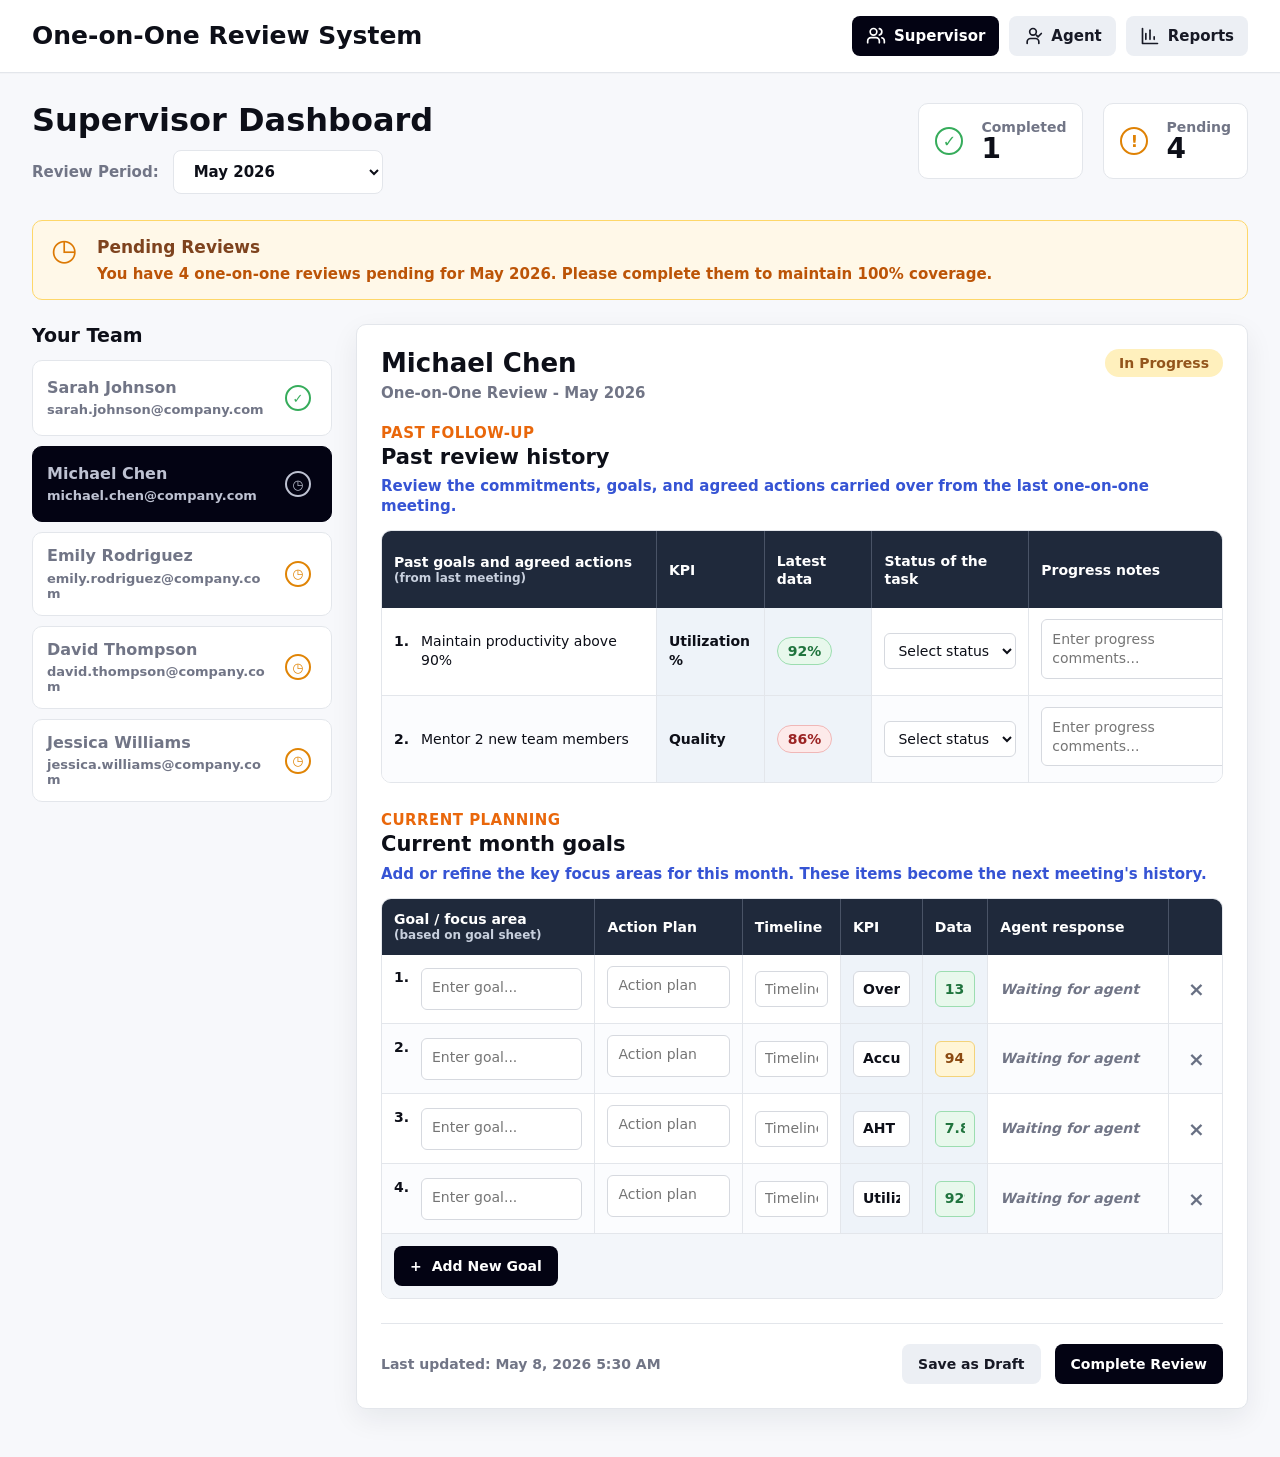
==== commit 60507cc3: "Add action plan to current goals" ====
--- a/index.html
+++ b/index.html
@@ -164,6 +164,7 @@
                 <thead>
                   <tr>
                     <th>Goal / focus area <span>(based on goal sheet)</span></th>
+                    <th>Action Plan</th>
                     <th>Timeline</th>
                     <th>KPI</th>
                     <th>Data</th>
@@ -251,6 +252,7 @@
                 <thead>
                   <tr>
                     <th>Goal / focus area</th>
+                    <th>Action Plan</th>
                     <th>Timeline</th>
                     <th>KPI</th>
                     <th>Data</th>
--- a/styles.css
+++ b/styles.css
@@ -361,6 +361,7 @@
 
 .review-panel {
   min-width: 0;
+  overflow: hidden;
   border: 1px solid var(--line);
   border-radius: 10px;
   background: #ffffff;
@@ -528,7 +529,8 @@
 }
 
 .table-wrap {
-  overflow-x: auto;
+  max-width: 100%;
+  overflow: auto;
   border: 1px solid var(--line);
   border-radius: 10px;
   background: #ffffff;
@@ -546,7 +548,7 @@
 }
 
 .current-table {
-  min-width: 1040px;
+  min-width: 0;
 }
 
 .agent-history-table {
@@ -554,7 +556,7 @@
 }
 
 .agent-current-table {
-  min-width: 980px;
+  min-width: 0;
 }
 
 th {
@@ -623,11 +625,11 @@
 }
 
 .current-table th:nth-child(1) {
-  width: 33%;
+  width: 26%;
 }
 
 .current-table th:nth-child(2) {
-  width: 14%;
+  width: 18%;
 }
 
 .current-table th:nth-child(3) {
@@ -635,14 +637,18 @@
 }
 
 .current-table th:nth-child(4) {
-  width: 9%;
+  width: 10%;
 }
 
 .current-table th:nth-child(5) {
-  width: 27%;
+  width: 8%;
 }
 
 .current-table th:nth-child(6) {
+  width: 22%;
+}
+
+.current-table th:nth-child(7) {
   width: 54px;
 }
 
@@ -668,24 +674,28 @@
 }
 
 .agent-current-table th:nth-child(1) {
-  width: 30%;
+  width: 25%;
 }
 
 .agent-current-table th:nth-child(2) {
-  width: 14%;
-}
-
-.agent-current-table th:nth-child(3),
-.agent-current-table th:nth-child(4) {
+  width: 18%;
+}
+
+.agent-current-table th:nth-child(3) {
   width: 12%;
 }
 
+.agent-current-table th:nth-child(4),
 .agent-current-table th:nth-child(5) {
-  width: 22%;
+  width: 10%;
 }
 
 .agent-current-table th:nth-child(6) {
-  width: 10%;
+  width: 17%;
+}
+
+.agent-current-table th:nth-child(7) {
+  width: 8%;
 }
 
 .numbered-cell {
@@ -737,7 +747,8 @@
   padding: 10px;
 }
 
-textarea.goal-field {
+textarea.goal-field,
+textarea.action-plan-field {
   min-height: 42px;
   resize: none;
   overflow: hidden;
@@ -766,6 +777,39 @@
 .kpi-field,
 .data-field {
   font-weight: 800;
+}
+
+.data-value {
+  display: inline-flex;
+  align-items: center;
+  min-height: 28px;
+  border: 1px solid transparent;
+  border-radius: 999px;
+  padding: 4px 10px;
+  font-size: 14px;
+  font-weight: 850;
+  line-height: 1;
+}
+
+.data-field-green,
+.data-value-green {
+  border-color: #9cddb0;
+  background: #e8f8ec;
+  color: #20743e;
+}
+
+.data-field-amber,
+.data-value-amber {
+  border-color: #f3d37a;
+  background: #fff5d6;
+  color: #8b4a11;
+}
+
+.data-field-red,
+.data-value-red {
+  border-color: #f0b7b7;
+  background: #fdeaea;
+  color: #9b2424;
 }
 
 .readonly-value {
@@ -1611,11 +1655,11 @@
   }
 
   .current-table {
-    min-width: 940px;
+    min-width: 1120px;
   }
 
   .agent-current-table {
-    min-width: 860px;
+    min-width: 1060px;
   }
 
   .dialog-actions {
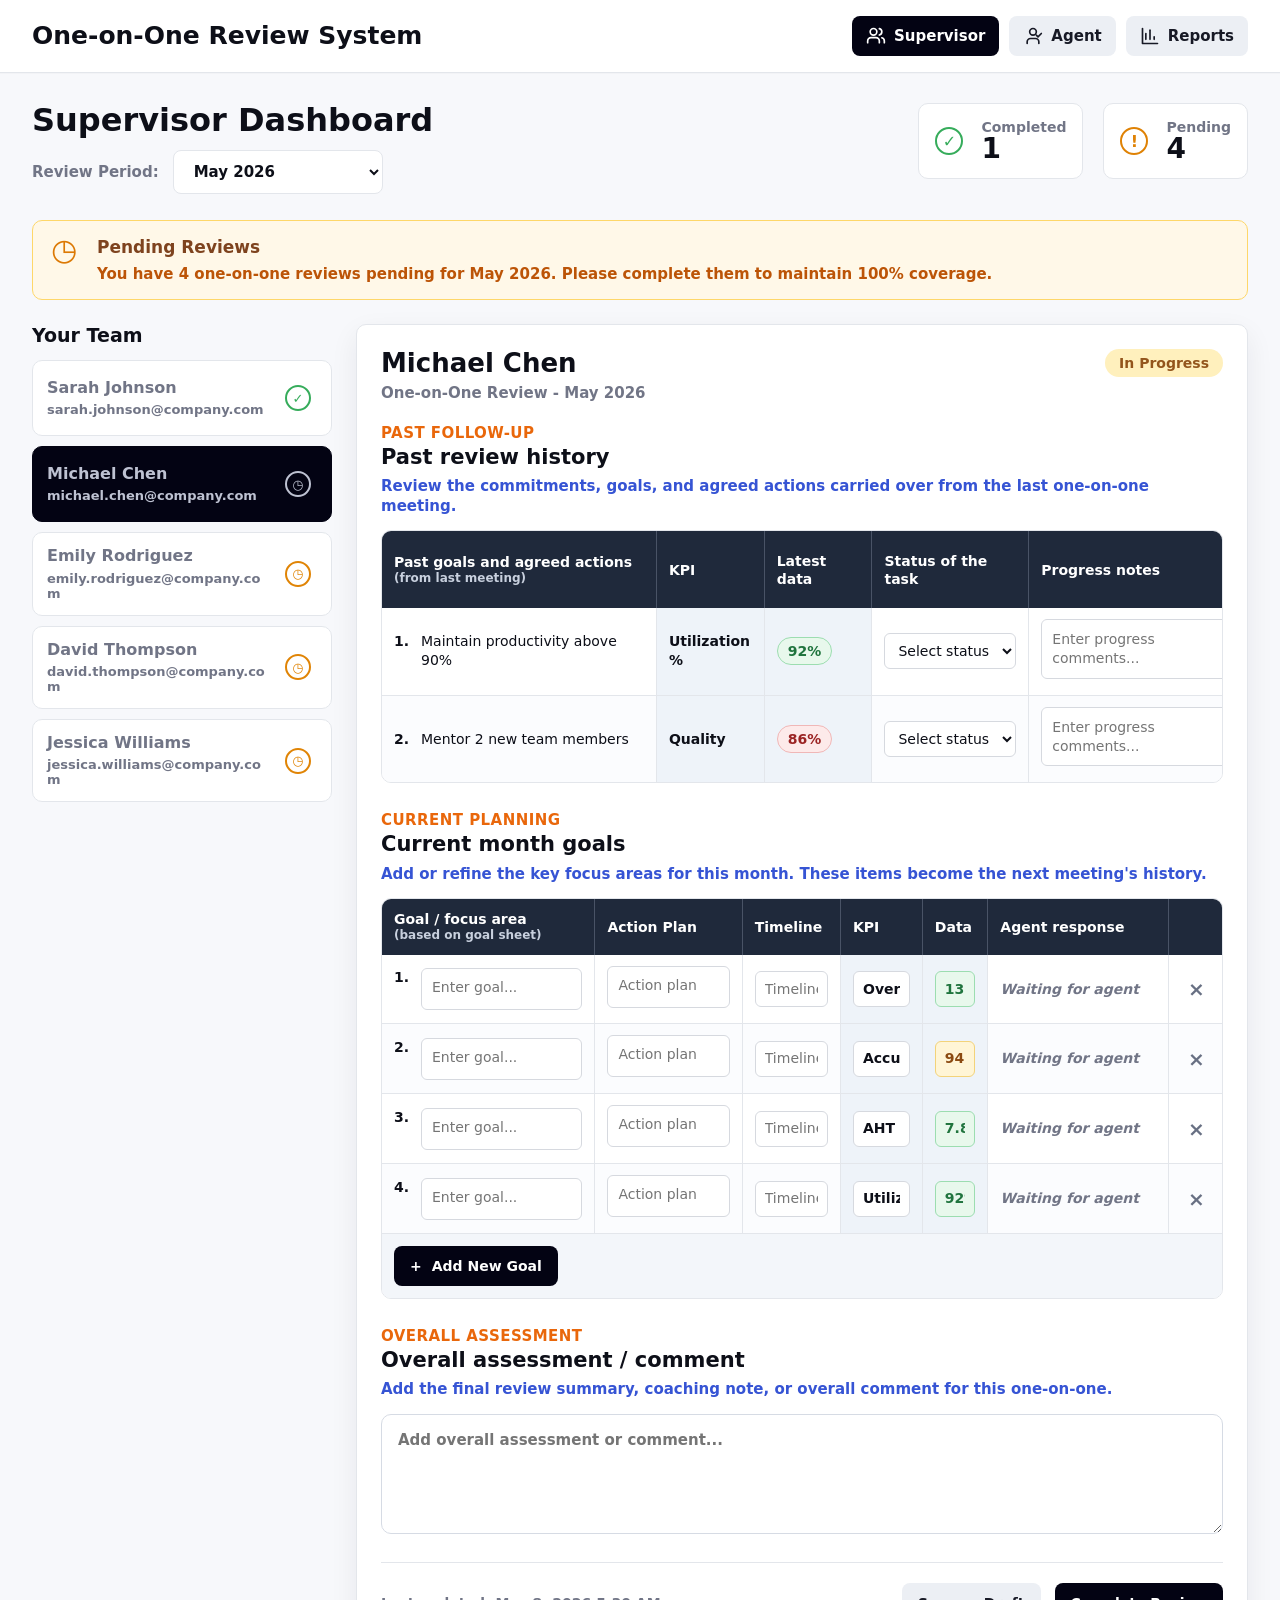
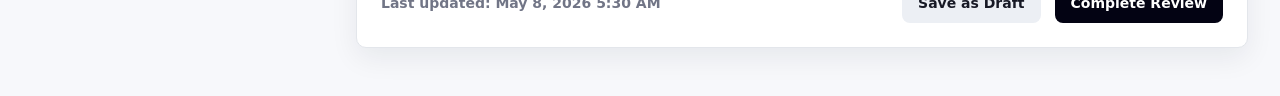
==== commit 2e7ae104: "Add overall assessment section" ====
--- a/index.html
+++ b/index.html
@@ -183,6 +183,22 @@
             </div>
           </section>
 
+          <section class="review-section assessment-section" aria-labelledby="section-three-title">
+            <div class="section-copy">
+              <p class="section-kicker" id="section-three-title">Overall Assessment</p>
+              <h3>Overall assessment / comment</h3>
+              <p>Add the final review summary, coaching note, or overall comment for this one-on-one.</p>
+            </div>
+
+            <textarea
+              class="overall-comment-field"
+              id="overallComment"
+              rows="4"
+              placeholder="Add overall assessment or comment..."
+              aria-label="Overall assessment or comment"
+            ></textarea>
+          </section>
+
           <footer class="review-actions">
             <p id="lastUpdated">Last updated: May 8, 2026 5:30 AM</p>
             <div>
@@ -263,6 +279,16 @@
                 <tbody id="agentCurrentGoalsBody"></tbody>
               </table>
             </div>
+          </section>
+
+          <section class="review-section assessment-section" aria-labelledby="agent-section-three-title">
+            <div class="section-copy">
+              <p class="section-kicker" id="agent-section-three-title">Overall Assessment</p>
+              <h3>Overall assessment / comment</h3>
+              <p>Read the supervisor's overall summary for this one-on-one.</p>
+            </div>
+
+            <div class="overall-comment-readonly" id="agentOverallComment">No overall comment yet.</div>
           </section>
 
           <footer class="review-actions agent-actions">
--- a/styles.css
+++ b/styles.css
@@ -528,6 +528,37 @@
   line-height: 1.35;
 }
 
+.assessment-section {
+  max-width: 920px;
+}
+
+.overall-comment-field,
+.overall-comment-readonly {
+  width: 100%;
+  min-height: 118px;
+  border: 1px solid #d6dbe4;
+  border-radius: 10px;
+  background: #ffffff;
+  color: var(--ink);
+  padding: 14px 16px;
+  font-size: 15px;
+  font-weight: 650;
+  line-height: 1.5;
+}
+
+.overall-comment-field {
+  resize: vertical;
+}
+
+.overall-comment-readonly {
+  white-space: pre-wrap;
+}
+
+.overall-comment-readonly.empty {
+  color: var(--muted);
+  font-style: italic;
+}
+
 .table-wrap {
   max-width: 100%;
   overflow: auto;
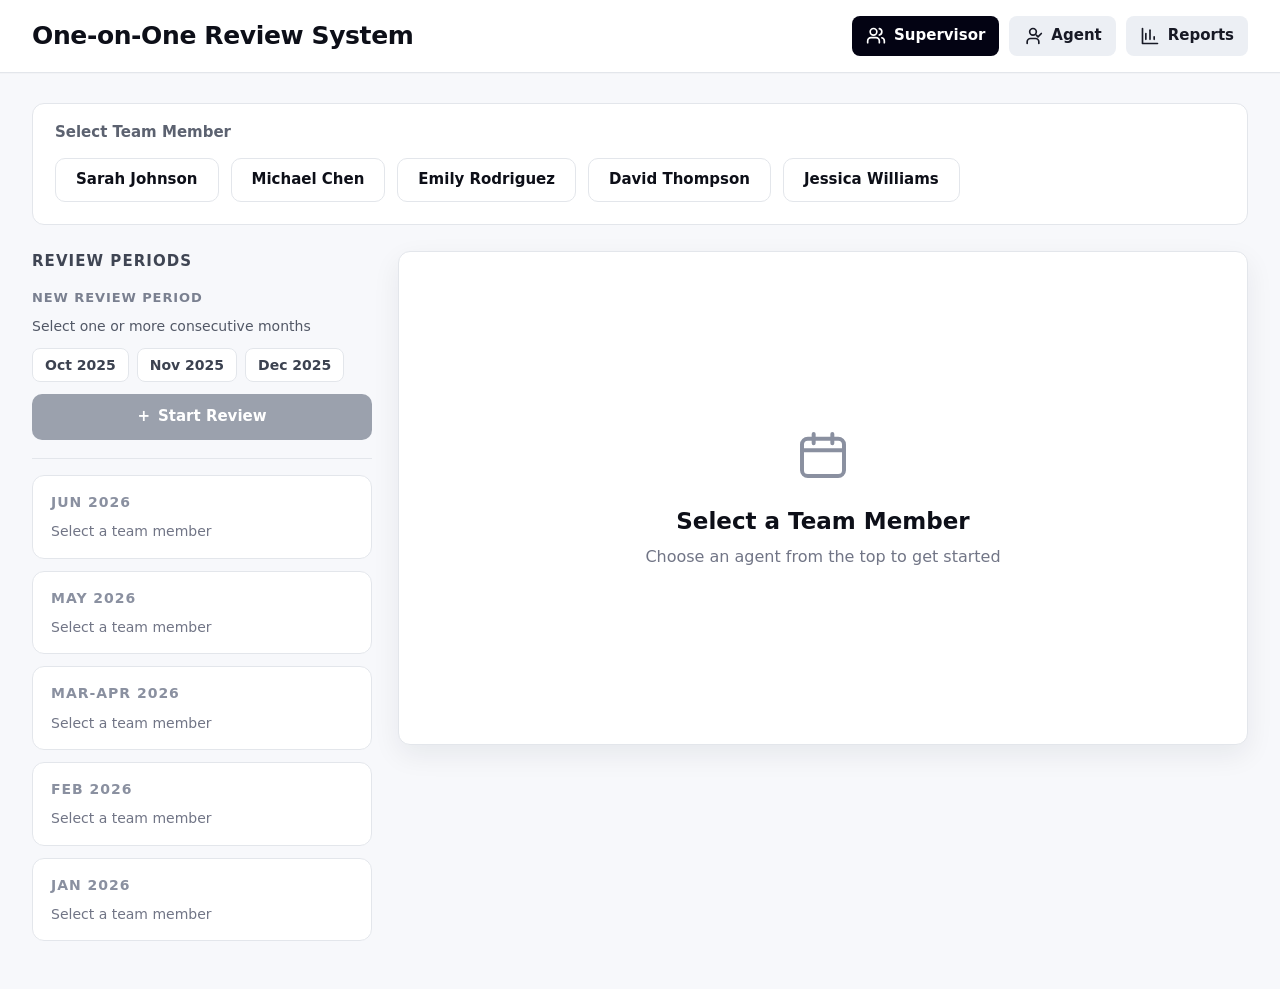
==== commit 29df6eb8: "Rebuild app with v2 design - Supervisor: team member chips, multi-month review periods with   consec" ====
--- a/index.html
+++ b/index.html
@@ -4,7 +4,7 @@
     <meta charset="UTF-8" />
     <meta name="viewport" content="width=device-width, initial-scale=1.0" />
     <title>One-on-One Review System</title>
-    <link rel="stylesheet" href="styles.css" />
+    <link rel="stylesheet" href="styles.css?v=v2-1" />
   </head>
   <body>
     <header class="app-header">
@@ -48,369 +48,175 @@
     </header>
 
     <main class="page-shell">
-      <section class="dashboard-head" aria-labelledby="dashboard-title">
+      <section class="dashboard-head hidden" id="dashboardHead" aria-labelledby="dashboard-title">
         <div>
-          <h2 id="dashboard-title">Supervisor Dashboard</h2>
-          <p class="dashboard-subtitle hidden" id="dashboardSubtitle">Senior Leadership Analytics - 2026</p>
-          <label class="period-control review-period-control">
-            <span>Review Period:</span>
-            <select id="periodSelect">
-              <option>May 2026</option>
-              <option>April 2026</option>
-              <option>March 2026</option>
-            </select>
-          </label>
-        </div>
-
-        <div class="summary-cards supervisor-only" aria-label="Review summary">
-          <article class="summary-card">
-            <span class="summary-icon success" aria-hidden="true">✓</span>
-            <div>
-              <span class="summary-label">Completed</span>
-              <strong id="completedCount">1</strong>
-            </div>
-          </article>
-          <article class="summary-card">
-            <span class="summary-icon pending" aria-hidden="true">!</span>
-            <div>
-              <span class="summary-label">Pending</span>
-              <strong id="pendingCount">4</strong>
-            </div>
-          </article>
-        </div>
-
-        <label class="view-as-control agent-only">
-          <span>View as:</span>
-          <select id="agentSelect"></select>
-        </label>
-
-        <label class="view-as-control reports-only hidden">
-          <span>Range:</span>
-          <select id="reportMonthSelect">
-            <option value="all">All months</option>
-            <option value="May">May 2026</option>
-            <option value="April">April 2026</option>
-            <option value="March">March 2026</option>
-            <option value="February">February 2026</option>
-            <option value="January">January 2026</option>
+          <h2 id="dashboard-title">Agent Dashboard</h2>
+          <p class="dashboard-subtitle hidden" id="dashboardSubtitle">Senior Leadership Analytics — 2026</p>
+        </div>
+
+        <div class="report-range-controls reports-only hidden">
+          <div class="range-tabs" role="group" aria-label="Report range mode">
+            <button type="button" class="range-tab active" data-range-mode="monthly" aria-pressed="true">Monthly</button>
+            <button type="button" class="range-tab" data-range-mode="quarterly" aria-pressed="false">Quarterly</button>
+            <button type="button" class="range-tab" data-range-mode="custom" aria-pressed="false">Custom</button>
+          </div>
+          <label class="sr-only" for="reportMonthSelect">Month range</label>
+          <select id="reportMonthSelect" class="range-select">
+            <option value="all">All Months</option>
           </select>
-        </label>
-      </section>
-
-      <section class="notice supervisor-only" aria-live="polite">
-        <span class="notice-icon" aria-hidden="true">◷</span>
-        <div>
-          <h3>Pending Reviews</h3>
-          <p id="pendingMessage">
-            You have 4 one-on-one reviews pending for May 2026. Please complete them to maintain 100% coverage.
-          </p>
-        </div>
-      </section>
-
-      <section class="work-area view-section" id="supervisorView">
-        <aside class="team-panel" aria-labelledby="team-title">
-          <h3 id="team-title">Your Team</h3>
-          <div class="team-list" id="teamList"></div>
-        </aside>
-
-        <section class="review-panel" aria-live="polite">
-          <div class="review-topline">
-            <div>
-              <h2 id="reviewName">Michael Chen</h2>
-              <p id="reviewSubtitle">One-on-One Review - May 2026</p>
-            </div>
-            <div class="status-stack">
-              <span class="status-pill" id="reviewStatus">In Progress</span>
-            </div>
-          </div>
-
-          <section class="review-section" aria-labelledby="section-one-title">
-            <div class="section-copy">
-              <p class="section-kicker" id="section-one-title">Past Follow-Up</p>
-              <h3>Past review history</h3>
-              <p>
-                Review the commitments, goals, and agreed actions carried over from the last one-on-one meeting.
-              </p>
-            </div>
-
-            <div class="table-wrap">
-              <table class="history-table">
-                <thead>
-                  <tr>
-                    <th>Past goals and agreed actions <span>(from last meeting)</span></th>
-                    <th>KPI</th>
-                    <th>Latest data</th>
-                    <th>Status of the task</th>
-                    <th>Progress notes</th>
-                    <th>Previously agreed timeline</th>
-                  </tr>
-                </thead>
-                <tbody id="historyBody"></tbody>
-              </table>
-            </div>
-          </section>
-
-          <section class="review-section current-month" aria-labelledby="section-two-title">
-            <div class="section-copy">
-              <p class="section-kicker" id="section-two-title">Current Planning</p>
-              <h3>Current month goals</h3>
-              <p>
-                Add or refine the key focus areas for this month. These items become the next meeting's history.
-              </p>
-            </div>
-
-            <div class="table-wrap">
-              <table class="current-table">
-                <thead>
-                  <tr>
-                    <th>Goal / focus area <span>(based on goal sheet)</span></th>
-                    <th>Action Plan</th>
-                    <th>Timeline</th>
-                    <th>KPI</th>
-                    <th>Data</th>
-                    <th>Agent response</th>
-                    <th class="action-col"><span class="sr-only">Action</span></th>
-                  </tr>
-                </thead>
-                <tbody id="currentGoalsBody"></tbody>
-              </table>
-              <div class="table-footer">
-                <button class="primary-button" type="button" id="addGoalButton">
-                  <span aria-hidden="true">+</span>
-                  Add New Goal
-                </button>
-              </div>
-            </div>
-          </section>
-
-          <section class="review-section assessment-section" aria-labelledby="section-three-title">
-            <div class="section-copy">
-              <p class="section-kicker" id="section-three-title">Overall Assessment</p>
-              <h3>Overall assessment / comment</h3>
-              <p>Add the final review summary, coaching note, or overall comment for this one-on-one.</p>
-            </div>
-
-            <textarea
-              class="overall-comment-field"
-              id="overallComment"
-              rows="4"
-              placeholder="Add overall assessment or comment..."
-              aria-label="Overall assessment or comment"
-            ></textarea>
-          </section>
-
-          <footer class="review-actions">
-            <p id="lastUpdated">Last updated: May 8, 2026 5:30 AM</p>
-            <div>
-              <button class="secondary-button" type="button" id="saveDraftButton">Save as Draft</button>
-              <button class="primary-button" type="button" id="completeReviewButton">Complete Review</button>
-            </div>
-          </footer>
-        </section>
-      </section>
-
-      <section class="agent-dashboard view-section hidden" id="agentView">
-        <article class="agent-profile-card">
-          <div class="agent-avatar" id="agentAvatar" aria-hidden="true">SJ</div>
-          <div>
-            <h2 id="agentName">Sarah Johnson</h2>
-            <p id="agentEmail">sarah.johnson@company.com</p>
-          </div>
-          <div class="agent-profile-stats" aria-label="Agent review summary">
-            <span id="agentProfileStatus">Completed</span>
-          </div>
-        </article>
-
-        <section class="review-panel agent-review-panel" aria-live="polite">
-          <div class="review-topline">
-            <div>
-              <h2 id="agentReviewTitle">One-on-One Review - May 2026</h2>
-              <p id="agentReviewSubtitle">Shared supervisor and agent view</p>
-            </div>
-            <div class="status-stack">
-              <span class="status-pill" id="agentReviewStatus">Completed</span>
-            </div>
-          </div>
-
-          <section class="review-section" aria-labelledby="agent-section-one-title">
-            <div class="section-copy">
-              <p class="section-kicker" id="agent-section-one-title">Past Follow-Up</p>
-              <h3>Past review history</h3>
-              <p>Review the commitments and supervisor updates carried over from the last one-on-one meeting.</p>
-            </div>
-
-            <div class="table-wrap">
-              <table class="agent-history-table">
-                <thead>
-                  <tr>
-                    <th>Past goals and agreed actions <span>(from last meeting)</span></th>
-                    <th>KPI</th>
-                    <th>Latest data</th>
-                    <th>Supervisor status</th>
-                    <th>Supervisor comment</th>
-                    <th>Timeline</th>
-                  </tr>
-                </thead>
-                <tbody id="agentHistoryBody"></tbody>
-              </table>
-            </div>
-          </section>
-
-          <section class="review-section current-month" aria-labelledby="agent-section-two-title">
-            <div class="section-copy">
-              <p class="section-kicker" id="agent-section-two-title">My Responses</p>
-              <h3>Current month goals</h3>
-              <p>Review this month's focus areas and respond before the one-on-one meeting.</p>
-            </div>
-
-            <div class="table-wrap">
-              <table class="agent-current-table">
-                <thead>
-                  <tr>
-                    <th>Goal / focus area</th>
-                    <th>Action Plan</th>
-                    <th>Timeline</th>
-                    <th>KPI</th>
-                    <th>Data</th>
-                    <th>My response</th>
-                    <th>Action</th>
-                  </tr>
-                </thead>
-                <tbody id="agentCurrentGoalsBody"></tbody>
-              </table>
-            </div>
-          </section>
-
-          <section class="review-section assessment-section" aria-labelledby="agent-section-three-title">
-            <div class="section-copy">
-              <p class="section-kicker" id="agent-section-three-title">Overall Assessment</p>
-              <h3>Overall assessment / comment</h3>
-              <p>Read the supervisor's overall summary for this one-on-one.</p>
-            </div>
-
-            <div class="overall-comment-readonly" id="agentOverallComment">No overall comment yet.</div>
-          </section>
-
-          <footer class="review-actions agent-actions">
-            <p id="agentLastUpdated">Last updated: May 10, 2026 5:30 AM</p>
-          </footer>
-        </section>
+          <label class="sr-only" for="reportQuarterSelect">Quarter</label>
+          <select id="reportQuarterSelect" class="range-select hidden"></select>
+          <span class="custom-range hidden" id="customRangeWrap">
+            From
+            <label class="sr-only" for="reportFromSelect">From month</label>
+            <select id="reportFromSelect" class="range-select small"></select>
+            to
+            <label class="sr-only" for="reportToSelect">To month</label>
+            <select id="reportToSelect" class="range-select small"></select>
+            <span class="custom-range-year">2026</span>
+          </span>
+        </div>
+      </section>
+
+      <section class="view-section" id="supervisorView">
+        <section class="member-select-card" aria-labelledby="member-select-title">
+          <h2 class="member-select-title" id="member-select-title">Select Team Member</h2>
+          <div class="member-chips" id="memberChips" role="group" aria-label="Team members"></div>
+        </section>
+
+        <div class="supervisor-layout">
+          <aside class="periods-panel" aria-labelledby="periods-title">
+            <h3 class="periods-heading" id="periods-title">Review Periods</h3>
+
+            <section class="new-period" aria-labelledby="new-period-title">
+              <h4 class="periods-subheading" id="new-period-title">New Review Period</h4>
+              <p class="periods-hint">Select one or more consecutive months</p>
+              <div class="month-chips" id="monthChips" role="group" aria-label="Available months"></div>
+              <p class="selected-months hidden" id="selectedMonthsLine"></p>
+              <button class="start-review-button" type="button" id="startReviewButton" disabled>
+                <span aria-hidden="true">+</span>
+                Start Review
+              </button>
+            </section>
+
+            <div class="period-list" id="periodList"></div>
+          </aside>
+
+          <section class="review-detail-panel" id="reviewDetailPanel" aria-live="polite"></section>
+        </div>
+      </section>
+
+      <section class="view-section hidden" id="agentView">
+        <div class="agent-toolbar">
+          <span class="toolbar-person" aria-hidden="true">
+            <svg viewBox="0 0 24 24">
+              <path d="M19 21v-2a4 4 0 0 0-4-4H9a4 4 0 0 0-4 4v2" />
+              <circle cx="12" cy="7" r="4" />
+            </svg>
+          </span>
+          <label class="sr-only" for="agentSelect">View as agent</label>
+          <select id="agentSelect" class="toolbar-select"></select>
+          <label class="sr-only" for="agentPeriodSelect">Review period</label>
+          <select id="agentPeriodSelect" class="toolbar-select wide"></select>
+          <span class="status-badge hidden" id="agentToolbarStatus"></span>
+          <div class="agent-identity">
+            <span class="toolbar-avatar" id="agentAvatar" aria-hidden="true">SJ</span>
+            <span class="agent-identity-text">
+              <strong id="agentName">Sarah Johnson</strong>
+              <small id="agentEmail">sarah.johnson@company.com</small>
+            </span>
+          </div>
+        </div>
+
+        <section class="review-detail-panel" id="agentReviewDetailPanel" aria-live="polite"></section>
       </section>
 
       <section class="reports-dashboard view-section hidden" id="reportsView">
         <div class="report-kpis" id="reportKpis"></div>
 
         <section class="report-card trend-card">
-          <div class="report-card-head">
-            <div>
-              <h3>Monthly Review Completion Trend</h3>
-              <p>Completed and pending one-on-one reviews across 2026.</p>
-            </div>
-            <div class="chart-legend">
-              <span><i class="legend-dot completed-dot"></i>Completed</span>
-              <span><i class="legend-dot pending-dot"></i>Pending</span>
-            </div>
-          </div>
-          <div class="completion-chart" aria-label="Monthly completion trend">
+          <h3 class="report-title">Monthly Review Status Trend</h3>
+          <div class="completion-chart" aria-label="Monthly review status trend">
             <canvas id="completionChart"></canvas>
           </div>
         </section>
 
-        <section class="report-grid">
-          <article class="report-card">
-            <div class="report-card-head">
-              <div>
-                <h3>Supervisor Completion by Month</h3>
-                <p>Monthly coverage and completion rate.</p>
-              </div>
-            </div>
-            <div class="report-table-wrap">
-              <table class="report-table">
-                <thead>
-                  <tr>
-                    <th>Month</th>
-                    <th>Completed</th>
-                    <th>Pending</th>
-                    <th>Total</th>
-                    <th>Rate</th>
-                  </tr>
-                </thead>
-                <tbody id="monthlyReportBody"></tbody>
-              </table>
-            </div>
-          </article>
-
-          <article class="report-card">
-            <div class="report-card-head">
-              <div>
-                <h3>Response Type Summary</h3>
-                <p>How agents are reacting to current and historical goals.</p>
-              </div>
-            </div>
-            <div class="response-summary-grid" id="responseSummaryCards"></div>
-          </article>
-        </section>
-
-        <section class="report-grid">
-          <article class="report-card">
-            <div class="report-card-head">
-              <div>
-                <h3>Agent Response Breakdown</h3>
-                <p>Response mix by agent for leadership follow-up.</p>
-              </div>
-            </div>
-            <div class="breakdown-chart">
-              <canvas id="agentResponseChart"></canvas>
-            </div>
-            <details class="report-details">
-              <summary>View exact values</summary>
-              <div class="report-table-wrap">
-                <table class="report-table agent-breakdown-table">
-                  <thead>
-                    <tr>
-                      <th>Agent</th>
-                      <th>Acknowledged</th>
-                      <th>Data incorrect</th>
-                      <th>Discuss further</th>
-                      <th>Need support</th>
-                      <th>No response</th>
-                      <th>Total</th>
-                    </tr>
-                  </thead>
-                  <tbody id="agentBreakdownBody"></tbody>
-                </table>
-              </div>
-            </details>
-          </article>
-
-          <article class="report-card">
-            <div class="report-card-head">
-              <div>
-                <h3>Needs Attention</h3>
-                <p>Open reviews and agent signals that may need a supervisor follow-up.</p>
-              </div>
-            </div>
-            <div class="attention-list" id="attentionList"></div>
-          </article>
-        </section>
-
-        <section class="report-card">
-          <div class="report-card-head">
-            <div>
-              <h3>Download Reports</h3>
-              <p>Export the current report view as CSV.</p>
-            </div>
-          </div>
+        <section class="report-card">
+          <h3 class="report-title">Review Status by Month</h3>
+          <div class="report-table-wrap">
+            <table class="report-table">
+              <thead>
+                <tr>
+                  <th>Month</th>
+                  <th>Closed</th>
+                  <th>Acknowledged</th>
+                  <th>In Discussion</th>
+                  <th>Submitted</th>
+                  <th>Draft</th>
+                  <th>Rate</th>
+                </tr>
+              </thead>
+              <tbody id="monthlyReportBody"></tbody>
+            </table>
+          </div>
+        </section>
+
+        <section class="report-card">
+          <h3 class="report-title">Agent Response Breakdown</h3>
+          <div class="report-table-wrap">
+            <table class="report-table agent-breakdown-table">
+              <thead>
+                <tr>
+                  <th>Agent</th>
+                  <th>Acknowledged</th>
+                  <th>Data Incorrect</th>
+                  <th>Discuss Further</th>
+                  <th>Need Support</th>
+                  <th>No Response</th>
+                  <th>Final Ack.</th>
+                </tr>
+              </thead>
+              <tbody id="agentBreakdownBody"></tbody>
+            </table>
+          </div>
+        </section>
+
+        <section class="report-card">
+          <h3 class="report-title">Response Type Summary (All Agents)</h3>
+          <div class="response-summary-row" id="responseSummaryCards"></div>
+        </section>
+
+        <section class="report-card">
+          <h3 class="report-title download-heading">
+            <span class="download-heading-icon" aria-hidden="true">
+              <svg viewBox="0 0 24 24">
+                <path d="M21 15v4a2 2 0 0 1-2 2H5a2 2 0 0 1-2-2v-4" />
+                <polyline points="7 10 12 15 17 10" />
+                <line x1="12" y1="15" x2="12" y2="3" />
+              </svg>
+            </span>
+            Download Reports
+          </h3>
           <div class="download-grid">
             <button class="download-card" type="button" data-report-download="monthly">
-              <span class="download-icon" aria-hidden="true">↓</span>
+              <span class="download-icon" aria-hidden="true">
+                <svg viewBox="0 0 24 24">
+                  <path d="M14 2H6a2 2 0 0 0-2 2v16a2 2 0 0 0 2 2h12a2 2 0 0 0 2-2V8z" />
+                  <polyline points="14 2 14 8 20 8" />
+                </svg>
+              </span>
               <span>
                 <strong>Monthly Completion Report</strong>
                 <small>CSV format</small>
               </span>
             </button>
             <button class="download-card" type="button" data-report-download="responses">
-              <span class="download-icon" aria-hidden="true">↓</span>
+              <span class="download-icon" aria-hidden="true">
+                <svg viewBox="0 0 24 24">
+                  <path d="M14 2H6a2 2 0 0 0-2 2v16a2 2 0 0 0 2 2h12a2 2 0 0 0 2-2V8z" />
+                  <polyline points="14 2 14 8 20 8" />
+                </svg>
+              </span>
               <span>
                 <strong>Agent Response Data</strong>
                 <small>CSV format</small>
@@ -464,7 +270,30 @@
       </form>
     </div>
 
+    <div class="modal-backdrop hidden" id="trendModal" role="dialog" aria-modal="true" aria-labelledby="trendModalTitle">
+      <div class="trend-dialog">
+        <div class="trend-dialog-head">
+          <span class="trend-head-icon" aria-hidden="true">
+            <svg viewBox="0 0 24 24">
+              <polyline points="3 16 9 10 13 14 21 6" />
+              <polyline points="14 6 21 6 21 13" />
+            </svg>
+          </span>
+          <div>
+            <h2 id="trendModalTitle">KPI Trend</h2>
+            <p id="trendModalSubtitle">Historical achievement</p>
+          </div>
+          <button class="close-button" type="button" id="closeTrendModal" aria-label="Close trend dialog">×</button>
+        </div>
+
+        <div class="trend-stats" id="trendStats"></div>
+        <div class="trend-chart-wrap">
+          <canvas id="trendChart"></canvas>
+        </div>
+      </div>
+    </div>
+
     <script src="chart.umd.min.js?v=4.4.9"></script>
-    <script src="app.js?v=chartjs-1"></script>
+    <script src="app.js?v=v2-3"></script>
   </body>
 </html>
--- a/styles.css
+++ b/styles.css
@@ -28,6 +28,9 @@
   font-family:
     Inter, ui-sans-serif, system-ui, -apple-system, BlinkMacSystemFont, "Segoe UI",
     sans-serif;
+  line-height: 1.45;
+  -webkit-font-smoothing: antialiased;
+  -moz-osx-font-smoothing: grayscale;
 }
 
 button,
@@ -83,7 +86,7 @@
   gap: 8px;
   padding: 0 14px;
   font-size: 15px;
-  font-weight: 750;
+  font-weight: 600;
 }
 
 .nav-icon,
@@ -147,28 +150,7 @@
   margin: -6px 0 0;
   color: var(--muted);
   font-size: 16px;
-  font-weight: 650;
-}
-
-.period-control {
-  display: flex;
-  align-items: center;
-  gap: 14px;
-  color: var(--muted);
-  font-size: 15px;
-  font-weight: 650;
-}
-
-.period-control select {
-  min-width: 210px;
-  height: 44px;
-  padding: 0 42px 0 16px;
-  border: 1px solid var(--line);
-  border-radius: 8px;
-  background: #ffffff;
-  color: var(--ink);
-  font-size: 15px;
-  font-weight: 700;
+  font-weight: 500;
 }
 
 .view-as-control {
@@ -177,7 +159,7 @@
   gap: 14px;
   color: var(--ink);
   font-size: 15px;
-  font-weight: 750;
+  font-weight: 600;
 }
 
 .view-as-control select {
@@ -189,174 +171,7 @@
   background: #ffffff;
   color: var(--ink);
   font-size: 15px;
-  font-weight: 700;
-}
-
-.summary-cards {
-  display: flex;
-  gap: 20px;
-  flex-wrap: wrap;
-  justify-content: flex-end;
-}
-
-.summary-card {
-  min-width: 132px;
-  min-height: 76px;
-  border: 1px solid var(--line);
-  border-radius: 10px;
-  background: #ffffff;
-  display: grid;
-  grid-template-columns: 34px 1fr;
-  gap: 12px;
-  align-items: center;
-  padding: 12px 16px;
-}
-
-.summary-icon {
-  width: 28px;
-  height: 28px;
-  border-radius: 50%;
-  display: inline-flex;
-  align-items: center;
-  justify-content: center;
-  border: 2px solid currentColor;
-  font-weight: 850;
-}
-
-.summary-icon.success {
-  color: var(--green);
-}
-
-.summary-icon.pending {
-  color: #df8205;
-}
-
-.summary-label {
-  display: block;
-  color: var(--muted);
-  font-size: 14px;
-  font-weight: 650;
-}
-
-.summary-card strong {
-  display: block;
-  font-size: 28px;
-  line-height: 1;
-}
-
-.notice {
-  border: 1px solid #fed769;
-  border-radius: 10px;
-  background: var(--orange-soft);
-  color: #bc5407;
-  display: grid;
-  grid-template-columns: 32px 1fr;
-  gap: 14px;
-  padding: 16px 18px;
-  margin-bottom: 24px;
-}
-
-.notice-icon {
-  width: 26px;
-  height: 26px;
-  display: inline-flex;
-  align-items: center;
-  justify-content: center;
-  color: #dc7904;
-  font-size: 30px;
-  line-height: 1;
-}
-
-.notice h3 {
-  margin: 0 0 8px;
-  color: #7e431e;
-  font-size: 17px;
-}
-
-.notice p {
-  margin: 0;
-  font-size: 15px;
-  font-weight: 650;
-}
-
-.work-area {
-  display: grid;
-  grid-template-columns: 300px minmax(0, 1fr);
-  gap: 24px;
-  align-items: start;
-}
-
-.team-panel {
-  position: sticky;
-  top: 20px;
-}
-
-.team-panel h3 {
-  margin: 0 0 14px;
-  font-size: 19px;
-}
-
-.team-list {
-  display: grid;
-  gap: 10px;
-}
-
-.team-card {
-  width: 100%;
-  min-height: 76px;
-  border: 1px solid var(--line);
-  border-radius: 10px;
-  background: #ffffff;
-  display: grid;
-  grid-template-columns: 1fr 32px;
-  align-items: center;
-  gap: 14px;
-  padding: 14px;
-  text-align: left;
-}
-
-.team-card.active {
-  background: var(--navy);
-  color: #ffffff;
-  border-color: var(--navy);
-}
-
-.team-card strong {
-  display: block;
-  margin-bottom: 5px;
-  font-size: 16px;
-  line-height: 1.15;
-}
-
-.team-card span {
-  color: var(--muted);
-  font-size: 13px;
-  font-weight: 650;
-  overflow-wrap: anywhere;
-}
-
-.team-card.active span {
-  color: #bec2d2;
-}
-
-.team-status {
-  width: 26px;
-  height: 26px;
-  border-radius: 50%;
-  display: inline-flex;
-  align-items: center;
-  justify-content: center;
-  border: 2px solid currentColor;
-  font-weight: 850;
-}
-
-.team-status.completed {
-  color: var(--green);
-}
-
-.team-status.pending,
-.team-status.in-progress {
-  color: #e08405;
+  font-weight: 600;
 }
 
 .review-panel {
@@ -369,89 +184,6 @@
   padding: 24px;
 }
 
-.agent-dashboard {
-  display: grid;
-  gap: 28px;
-}
-
-.agent-profile-card {
-  border: 1px solid var(--line);
-  border-radius: 10px;
-  background: #ffffff;
-  display: flex;
-  align-items: center;
-  gap: 22px;
-  padding: 22px 24px;
-}
-
-.agent-avatar {
-  width: 58px;
-  height: 58px;
-  border-radius: 50%;
-  background: var(--navy);
-  color: #ffffff;
-  display: inline-flex;
-  align-items: center;
-  justify-content: center;
-  font-size: 22px;
-  font-weight: 850;
-  flex: 0 0 auto;
-}
-
-.agent-profile-card h2 {
-  margin: 0 0 6px;
-  font-size: 22px;
-  line-height: 1.15;
-}
-
-.agent-profile-card p {
-  margin: 0;
-  color: var(--muted);
-  font-size: 15px;
-  font-weight: 650;
-}
-
-.agent-review-panel {
-  box-shadow: none;
-}
-
-.agent-profile-stats {
-  margin-left: auto;
-  display: flex;
-  flex-wrap: wrap;
-  justify-content: flex-end;
-  gap: 10px;
-}
-
-.agent-profile-stats span,
-.meta-pill {
-  min-height: 30px;
-  border-radius: 999px;
-  background: #eef2f8;
-  color: #4d5568;
-  display: inline-flex;
-  align-items: center;
-  justify-content: center;
-  padding: 4px 12px;
-  font-size: 14px;
-  font-weight: 800;
-}
-
-.agent-profile-stats .completed {
-  background: #e8f8ec;
-  color: #267542;
-}
-
-.agent-profile-stats .in-progress {
-  background: #fff0bd;
-  color: #93551c;
-}
-
-.agent-profile-stats .pending {
-  background: #fff4e7;
-  color: #9a4b13;
-}
-
 .review-topline {
   display: flex;
   justify-content: space-between;
@@ -470,7 +202,7 @@
   margin: 0;
   color: var(--muted);
   font-size: 15px;
-  font-weight: 650;
+  font-weight: 500;
 }
 
 .status-pill {
@@ -479,7 +211,7 @@
   background: #fff0bd;
   color: #93551c;
   padding: 6px 14px;
-  font-weight: 750;
+  font-weight: 600;
   font-size: 14px;
 }
 
@@ -508,7 +240,7 @@
   color: var(--orange);
   font-size: 15px;
   line-height: 1;
-  font-weight: 850;
+  font-weight: 700;
   letter-spacing: 0.03em;
   text-transform: uppercase;
 }
@@ -524,7 +256,7 @@
   margin: 0;
   color: #3654d4;
   font-size: 15px;
-  font-weight: 700;
+  font-weight: 600;
   line-height: 1.35;
 }
 
@@ -542,7 +274,7 @@
   color: var(--ink);
   padding: 14px 16px;
   font-size: 15px;
-  font-weight: 650;
+  font-weight: 500;
   line-height: 1.5;
 }
 
@@ -574,22 +306,6 @@
   table-layout: fixed;
 }
 
-.history-table {
-  min-width: 980px;
-}
-
-.current-table {
-  min-width: 0;
-}
-
-.agent-history-table {
-  min-width: 980px;
-}
-
-.agent-current-table {
-  min-width: 0;
-}
-
 th {
   background: var(--navy-2);
   color: #ffffff;
@@ -597,7 +313,8 @@
   vertical-align: middle;
   padding: 11px 12px;
   border-right: 1px solid #495366;
-  font-size: 14px;
+  font-size: 13.5px;
+  font-weight: 600;
   line-height: 1.3;
   overflow-wrap: normal;
   word-break: normal;
@@ -607,7 +324,7 @@
   display: block;
   color: #c8d0de;
   font-size: 12px;
-  font-weight: 650;
+  font-weight: 500;
 }
 
 td {
@@ -634,101 +351,6 @@
   border-right: 0;
 }
 
-.history-table th:nth-child(1) {
-  width: 28%;
-}
-
-.history-table th:nth-child(2),
-.history-table th:nth-child(3) {
-  width: 11%;
-}
-
-.history-table th:nth-child(4) {
-  width: 16%;
-}
-
-.history-table th:nth-child(5) {
-  width: 23%;
-}
-
-.history-table th:nth-child(6) {
-  width: 11%;
-}
-
-.current-table th:nth-child(1) {
-  width: 26%;
-}
-
-.current-table th:nth-child(2) {
-  width: 18%;
-}
-
-.current-table th:nth-child(3) {
-  width: 12%;
-}
-
-.current-table th:nth-child(4) {
-  width: 10%;
-}
-
-.current-table th:nth-child(5) {
-  width: 8%;
-}
-
-.current-table th:nth-child(6) {
-  width: 22%;
-}
-
-.current-table th:nth-child(7) {
-  width: 54px;
-}
-
-.agent-history-table th:nth-child(1) {
-  width: 28%;
-}
-
-.agent-history-table th:nth-child(2),
-.agent-history-table th:nth-child(3) {
-  width: 11%;
-}
-
-.agent-history-table th:nth-child(4) {
-  width: 16%;
-}
-
-.agent-history-table th:nth-child(5) {
-  width: 23%;
-}
-
-.agent-history-table th:nth-child(6) {
-  width: 11%;
-}
-
-.agent-current-table th:nth-child(1) {
-  width: 25%;
-}
-
-.agent-current-table th:nth-child(2) {
-  width: 18%;
-}
-
-.agent-current-table th:nth-child(3) {
-  width: 12%;
-}
-
-.agent-current-table th:nth-child(4),
-.agent-current-table th:nth-child(5) {
-  width: 10%;
-}
-
-.agent-current-table th:nth-child(6) {
-  width: 17%;
-}
-
-.agent-current-table th:nth-child(7) {
-  width: 8%;
-}
-
 .numbered-cell {
   display: grid;
   grid-template-columns: 20px minmax(0, 1fr);
@@ -736,7 +358,7 @@
 }
 
 .row-number {
-  font-weight: 850;
+  font-weight: 700;
 }
 
 .action-col,
@@ -747,7 +369,7 @@
 .metric-cell,
 .data-cell {
   background: #eef3f9;
-  font-weight: 750;
+  font-weight: 600;
   overflow-wrap: normal;
   word-break: normal;
 }
@@ -807,53 +429,20 @@
 
 .kpi-field,
 .data-field {
-  font-weight: 800;
-}
-
-.data-value {
-  display: inline-flex;
-  align-items: center;
-  min-height: 28px;
-  border: 1px solid transparent;
-  border-radius: 999px;
-  padding: 4px 10px;
-  font-size: 14px;
-  font-weight: 850;
-  line-height: 1;
-}
-
-.data-field-green,
-.data-value-green {
-  border-color: #9cddb0;
-  background: #e8f8ec;
-  color: #20743e;
-}
-
-.data-field-amber,
-.data-value-amber {
-  border-color: #f3d37a;
-  background: #fff5d6;
-  color: #8b4a11;
-}
-
-.data-field-red,
-.data-value-red {
-  border-color: #f0b7b7;
-  background: #fdeaea;
-  color: #9b2424;
+  font-weight: 600;
 }
 
 .readonly-value {
   display: block;
   padding: 4px 0;
-  font-weight: 750;
+  font-weight: 600;
 }
 
 td em,
 .placeholder-text {
   color: var(--muted);
   font-style: italic;
-  font-weight: 650;
+  font-weight: 500;
 }
 
 .mini-pill,
@@ -866,20 +455,21 @@
   color: #2f7f49;
   padding: 3px 9px;
   font-size: 12px;
-  font-weight: 800;
+  font-weight: 600;
 }
 
 .response-empty {
   display: block;
   color: var(--muted);
   font-style: italic;
-  font-weight: 650;
+  font-weight: 500;
 }
 
 .response-summary {
   display: grid;
   gap: 7px;
   align-items: start;
+  justify-items: start;
 }
 
 .response-note-preview,
@@ -907,19 +497,34 @@
 }
 
 .respond-button {
-  min-height: 36px;
-  width: 100%;
+  min-height: 40px;
   border: 0;
-  border-radius: var(--radius);
+  border-radius: 10px;
   background: var(--navy);
   color: #ffffff;
   display: inline-flex;
   align-items: center;
   justify-content: center;
-  gap: 8px;
-  padding: 0 10px;
-  font-size: 13px;
-  font-weight: 850;
+  gap: 9px;
+  padding: 0 16px;
+  font-size: 14px;
+  font-weight: 600;
+  white-space: nowrap;
+}
+
+.respond-icon,
+.respond-icon svg {
+  width: 16px;
+  height: 16px;
+  display: block;
+}
+
+.respond-icon svg {
+  fill: none;
+  stroke: currentColor;
+  stroke-width: 2;
+  stroke-linecap: round;
+  stroke-linejoin: round;
 }
 
 .table-footer {
@@ -940,7 +545,7 @@
   gap: 10px;
   padding: 0 16px;
   font-size: 14px;
-  font-weight: 800;
+  font-weight: 600;
 }
 
 .primary-button {
@@ -997,7 +602,7 @@
   margin: 0;
   color: var(--muted);
   font-size: 14px;
-  font-weight: 650;
+  font-weight: 500;
 }
 
 .review-actions div {
@@ -1016,7 +621,7 @@
   border-radius: 8px;
   background: var(--navy);
   color: #ffffff;
-  font-weight: 750;
+  font-weight: 600;
   opacity: 0;
   transform: translateY(12px);
   pointer-events: none;
@@ -1106,15 +711,15 @@
 }
 
 .response-option {
-  min-height: 54px;
+  min-height: 52px;
   border: 1px solid var(--line);
   border-radius: 8px;
   display: flex;
   align-items: center;
   gap: 14px;
   padding: 12px 14px;
-  font-size: 16px;
-  font-weight: 750;
+  font-size: 15px;
+  font-weight: 500;
 }
 
 .response-option:has(input:checked) {
@@ -1134,7 +739,7 @@
   gap: 8px;
   color: var(--muted);
   font-size: 14px;
-  font-weight: 750;
+  font-weight: 600;
   margin-bottom: 22px;
 }
 
@@ -1189,7 +794,7 @@
   align-items: center;
   justify-content: center;
   font-size: 24px;
-  font-weight: 900;
+  font-weight: 700;
 }
 
 .report-kpi-card small,
@@ -1198,7 +803,7 @@
   color: var(--muted);
   font-style: normal;
   font-size: 14px;
-  font-weight: 750;
+  font-weight: 600;
 }
 
 .report-kpi-card strong {
@@ -1232,61 +837,14 @@
   padding: 24px;
 }
 
-.report-card-head {
-  display: flex;
-  align-items: flex-start;
-  justify-content: space-between;
-  gap: 20px;
-  margin-bottom: 20px;
-}
-
-.report-card-head h3 {
-  margin: 0 0 6px;
-  font-size: 23px;
+.report-title {
+  margin: 0 0 18px;
+  font-size: 22px;
   line-height: 1.2;
 }
 
-.report-card-head p {
-  margin: 0;
-  color: var(--muted);
-  font-size: 15px;
-  font-weight: 650;
-}
-
-.chart-legend {
-  display: flex;
-  align-items: center;
-  gap: 14px;
-  color: var(--muted);
-  font-size: 14px;
-  font-weight: 800;
-  white-space: nowrap;
-}
-
-.chart-legend span {
-  display: inline-flex;
-  align-items: center;
-  gap: 7px;
-}
-
-.legend-dot {
-  width: 10px;
-  height: 10px;
-  border-radius: 50%;
-  display: inline-block;
-}
-
-.completed-dot {
-  background: #4fbf66;
-}
-
-.pending-dot {
-  background: #f0a22a;
-}
-
-.completion-chart,
-.breakdown-chart {
-  height: 340px;
+.completion-chart {
+  height: 360px;
   overflow: hidden;
   border-radius: 10px;
   background: linear-gradient(180deg, #fbfcff, #ffffff);
@@ -1294,99 +852,19 @@
   padding: 18px;
 }
 
-.breakdown-chart {
-  height: 360px;
-}
-
-.completion-chart canvas,
-.breakdown-chart canvas {
+.completion-chart canvas {
   width: 100%;
   height: 100%;
   display: block;
 }
 
-.completion-chart.chart-missing::after,
-.breakdown-chart.chart-missing::after {
+.completion-chart.chart-missing::after {
   content: "Chart library could not load.";
   color: var(--muted);
   display: grid;
   place-items: center;
   min-height: 220px;
-  font-weight: 750;
-}
-
-.report-details {
-  margin-top: 16px;
-  border-top: 1px solid var(--line);
-  padding-top: 14px;
-}
-
-.report-details summary {
-  cursor: pointer;
-  color: var(--ink);
-  font-size: 15px;
-  font-weight: 850;
-}
-
-.report-details summary::marker {
-  color: var(--muted);
-}
-
-.report-details .report-table-wrap {
-  margin-top: 14px;
-}
-
-.trend-svg {
-  width: 100%;
-  height: 270px;
-  display: block;
-}
-
-.grid-line {
-  stroke: #d7dce5;
-  stroke-dasharray: 5 5;
-}
-
-.trend-line {
-  fill: none;
-  stroke-width: 3;
-  stroke-linecap: round;
-  stroke-linejoin: round;
-}
-
-.completed-line {
-  stroke: #4fbf66;
-}
-
-.pending-line {
-  stroke: #f0a22a;
-}
-
-.point {
-  fill: #ffffff;
-  stroke-width: 3;
-}
-
-.completed-point {
-  stroke: #4fbf66;
-}
-
-.pending-point {
-  stroke: #f0a22a;
-}
-
-.axis-label,
-.axis-value {
-  fill: #6e7482;
-  font-size: 15px;
-  font-weight: 700;
-}
-
-.report-grid {
-  display: grid;
-  grid-template-columns: minmax(0, 1.3fr) minmax(360px, 0.7fr);
-  gap: 24px;
-  align-items: start;
+  font-weight: 600;
 }
 
 .report-table-wrap {
@@ -1422,7 +900,7 @@
   align-items: center;
   justify-content: center;
   padding: 3px 8px;
-  font-weight: 850;
+  font-weight: 700;
 }
 
 .count-pill.green {
@@ -1455,92 +933,10 @@
   color: #4d5568;
 }
 
-.response-summary-grid {
-  display: grid;
-  gap: 12px;
-}
-
-.response-total-card {
-  border-radius: 10px;
-  display: flex;
-  align-items: center;
-  justify-content: space-between;
-  gap: 14px;
-  padding: 16px;
-}
-
-.response-total-card span {
-  font-size: 15px;
-  font-weight: 850;
-}
-
-.response-total-card strong {
-  font-size: 30px;
-  line-height: 1;
-}
-
-.response-total-card.green {
-  background: #e3f8ea;
-  color: #287d45;
-}
-
-.response-total-card.red {
-  background: #fde3e3;
-  color: #a82424;
-}
-
-.response-total-card.blue {
-  background: #e3edff;
-  color: #2855bf;
-}
-
-.response-total-card.purple {
-  background: #f0e7ff;
-  color: #6a34bf;
-}
-
-.response-total-card.gray {
-  background: #eef0f3;
-  color: #2f3747;
-}
-
-.attention-list {
-  display: grid;
-  gap: 12px;
-}
-
-.attention-item {
-  border-radius: 10px;
-  border: 1px solid var(--line);
-  padding: 14px 16px;
-  display: grid;
-  gap: 5px;
-}
-
-.attention-item strong {
-  font-size: 15px;
-}
-
-.attention-item span,
 .empty-state {
   color: var(--muted);
   font-size: 14px;
-  font-weight: 650;
-}
-
-.attention-item.amber {
-  background: #fff9eb;
-  border-color: #f7d88b;
-}
-
-.attention-item.red {
-  background: #fff5f5;
-  border-color: #f2c1c1;
-}
-
-.attention-item.purple {
-  background: #faf6ff;
-  border-color: #dcc9fb;
+  font-weight: 500;
 }
 
 .download-grid {
@@ -1575,7 +971,7 @@
   align-items: center;
   justify-content: center;
   font-size: 24px;
-  font-weight: 900;
+  font-weight: 700;
 }
 
 .download-card strong,
@@ -1591,32 +987,24 @@
   margin-top: 3px;
   color: var(--muted);
   font-size: 14px;
-  font-weight: 750;
+  font-weight: 600;
 }
 
 @media (max-width: 1180px) {
-  .work-area {
+  .supervisor-layout {
     grid-template-columns: 1fr;
   }
 
-  .team-panel {
+  .periods-panel {
     position: static;
-  }
-
-  .team-list {
-    grid-template-columns: repeat(auto-fit, minmax(260px, 1fr));
-  }
-
-  .team-card {
-    min-height: 82px;
   }
 
   .report-kpis {
     grid-template-columns: repeat(2, minmax(0, 1fr));
   }
 
-  .report-grid {
-    grid-template-columns: 1fr;
+  .response-summary-row {
+    grid-template-columns: repeat(3, minmax(0, 1fr));
   }
 }
 
@@ -1630,13 +1018,11 @@
   .header-inner,
   .dashboard-head,
   .review-topline,
-  .review-actions,
-  .agent-profile-card {
+  .review-actions {
     align-items: stretch;
     flex-direction: column;
   }
 
-  .agent-profile-stats,
   .status-stack {
     margin-left: 0;
     align-items: flex-start;
@@ -1668,29 +1054,13 @@
     flex-direction: column;
   }
 
-  .team-list {
-    grid-template-columns: 1fr;
-  }
-
-  .review-panel {
+  .review-panel,
+  .review-detail-panel {
     padding: 26px 16px;
   }
 
   .table-wrap {
     border-radius: 8px;
-  }
-
-  .history-table,
-  .agent-history-table {
-    min-width: 880px;
-  }
-
-  .current-table {
-    min-width: 1120px;
-  }
-
-  .agent-current-table {
-    min-width: 1060px;
   }
 
   .dialog-actions {
@@ -1702,11 +1072,1558 @@
     grid-template-columns: 1fr;
   }
 
-  .report-card-head {
+  .response-summary-row {
+    grid-template-columns: repeat(2, minmax(0, 1fr));
+  }
+
+  .report-range-controls {
+    justify-content: flex-start;
+  }
+}
+
+/* ---------- v2: Supervisor redesign ---------- */
+
+.member-select-card {
+  border: 1px solid var(--line);
+  border-radius: 12px;
+  background: #ffffff;
+  padding: 18px 22px 22px;
+  margin-bottom: 26px;
+}
+
+.member-select-title {
+  margin: 0 0 14px;
+  color: #5c6270;
+  font-size: 15px;
+  font-weight: 600;
+}
+
+.member-chips {
+  display: flex;
+  flex-wrap: wrap;
+  gap: 12px;
+}
+
+.member-chip {
+  min-height: 44px;
+  border: 1px solid var(--line);
+  border-radius: 10px;
+  background: #ffffff;
+  color: var(--ink);
+  padding: 0 20px;
+  font-size: 15px;
+  font-weight: 600;
+}
+
+.member-chip:hover {
+  background: #f6f8fb;
+}
+
+.member-chip.active {
+  background: var(--navy);
+  border-color: var(--navy);
+  color: #ffffff;
+}
+
+.supervisor-layout {
+  display: grid;
+  grid-template-columns: 340px minmax(0, 1fr);
+  gap: 26px;
+  align-items: start;
+}
+
+.periods-panel {
+  position: sticky;
+  top: 20px;
+  display: grid;
+  gap: 16px;
+}
+
+.periods-heading {
+  margin: 0;
+  color: #3f4553;
+  font-size: 15px;
+  font-weight: 700;
+  letter-spacing: 0.06em;
+  text-transform: uppercase;
+}
+
+.periods-subheading {
+  margin: 0 0 8px;
+  color: #7a8090;
+  font-size: 13px;
+  font-weight: 700;
+  letter-spacing: 0.06em;
+  text-transform: uppercase;
+}
+
+.periods-hint {
+  margin: 0 0 12px;
+  color: #525866;
+  font-size: 14px;
+  font-weight: 500;
+}
+
+.new-period {
+  padding-bottom: 18px;
+  border-bottom: 1px solid var(--line);
+}
+
+.month-chips {
+  display: flex;
+  flex-wrap: wrap;
+  gap: 8px;
+  margin-bottom: 12px;
+}
+
+.month-chip {
+  min-height: 34px;
+  border: 1px solid var(--line);
+  border-radius: 8px;
+  background: #ffffff;
+  color: #3c4250;
+  padding: 0 12px;
+  font-size: 14px;
+  font-weight: 600;
+}
+
+.month-chip:hover {
+  background: #f6f8fb;
+}
+
+.month-chip.selected {
+  background: var(--navy);
+  border-color: var(--navy);
+  color: #ffffff;
+}
+
+.selected-months {
+  margin: 0 0 12px;
+  font-size: 14px;
+  font-weight: 600;
+  color: var(--ink);
+}
+
+.selected-months.invalid {
+  color: #b42318;
+}
+
+.start-review-button {
+  width: 100%;
+  min-height: 46px;
+  border: 0;
+  border-radius: 10px;
+  background: var(--navy);
+  color: #ffffff;
+  display: inline-flex;
+  align-items: center;
+  justify-content: center;
+  gap: 8px;
+  font-size: 15px;
+  font-weight: 600;
+}
+
+.start-review-button:hover:not(:disabled) {
+  filter: brightness(1.15);
+}
+
+.start-review-button:disabled {
+  background: #9ba1ad;
+  cursor: not-allowed;
+}
+
+.period-list {
+  display: grid;
+  gap: 12px;
+}
+
+.period-list .periods-hint {
+  margin: 0;
+}
+
+.period-card {
+  border: 1px solid var(--line);
+  border-radius: 12px;
+  background: #ffffff;
+  text-align: left;
+  padding: 16px 18px;
+  display: grid;
+  gap: 9px;
+}
+
+.period-card:hover:not(.inactive):not(.active) {
+  background: #f7f9fc;
+}
+
+.period-card.active {
+  background: var(--navy);
+  border-color: var(--navy);
+}
+
+.period-card.inactive {
+  cursor: default;
+}
+
+.period-card-title {
+  color: #8a90a0;
+  font-size: 14px;
+  font-weight: 700;
+  letter-spacing: 0.08em;
+  text-transform: uppercase;
+}
+
+.period-card.active .period-card-title {
+  color: #ffffff;
+}
+
+.period-card-status {
+  display: inline-flex;
+  align-items: center;
+  gap: 9px;
+  color: #3c4250;
+  font-size: 14px;
+  font-weight: 600;
+}
+
+.period-card-status.muted {
+  color: var(--muted);
+  font-weight: 500;
+}
+
+.period-card.active .period-card-status {
+  color: #d7dae6;
+}
+
+.status-dot {
+  width: 8px;
+  height: 8px;
+  border-radius: 50%;
+  display: inline-block;
+  flex: 0 0 auto;
+}
+
+.status-dot.amber {
+  background: #e8930c;
+}
+
+.status-dot.green {
+  background: #2f9e57;
+}
+
+.review-detail-panel {
+  min-width: 0;
+  overflow: hidden;
+  border: 1px solid var(--line);
+  border-radius: 12px;
+  background: #ffffff;
+  box-shadow: var(--shadow);
+  padding: 26px 28px;
+}
+
+.detail-empty {
+  min-height: 440px;
+  display: grid;
+  justify-items: center;
+  align-content: center;
+  text-align: center;
+  gap: 6px;
+  padding: 40px 20px;
+}
+
+.detail-empty svg {
+  width: 56px;
+  height: 56px;
+  color: #8a90a0;
+  margin-bottom: 16px;
+}
+
+.detail-empty h3 {
+  margin: 0;
+  font-size: 23px;
+}
+
+.detail-empty p {
+  margin: 0;
+  color: var(--muted);
+  font-size: 16px;
+  font-weight: 500;
+}
+
+.detail-empty .primary-button {
+  margin-top: 18px;
+}
+
+.detail-topline {
+  display: flex;
+  justify-content: space-between;
+  align-items: flex-start;
+  gap: 18px;
+  margin-bottom: 18px;
+}
+
+.detail-topline h2 {
+  margin: 0 0 6px;
+  font-size: 26px;
+  line-height: 1.15;
+}
+
+.detail-subtitle {
+  margin: 0;
+  color: var(--muted);
+  font-size: 15px;
+  font-weight: 500;
+}
+
+.detail-controls {
+  display: flex;
+  align-items: center;
+  justify-content: flex-end;
+  gap: 12px;
+  flex-wrap: wrap;
+}
+
+.status-badge {
+  border-radius: 999px;
+  padding: 7px 14px;
+  font-size: 14px;
+  font-weight: 600;
+  white-space: nowrap;
+}
+
+.status-badge.awaiting {
+  background: #fdf3cf;
+  color: #8a5a19;
+}
+
+.status-badge.in-progress {
+  background: #fff0bd;
+  color: #93551c;
+}
+
+.status-badge.closed {
+  background: #dff5e6;
+  color: #237a43;
+}
+
+.detail-close {
+  font-size: 22px;
+}
+
+.detail-close:hover {
+  background: #f1f4f8;
+  color: var(--ink);
+}
+
+.pull-back-button {
+  display: inline-flex;
+  align-items: center;
+  gap: 8px;
+  min-height: 40px;
+  border: 0;
+  border-radius: 10px;
+  background: #fcecd8;
+  color: #b25309;
+  padding: 0 16px;
+  font-size: 15px;
+  font-weight: 600;
+}
+
+.pull-back-button:hover {
+  background: #f9e2c4;
+}
+
+.detail-lead {
+  margin: 0 0 16px;
+  color: #3654d4;
+  font-size: 15px;
+  font-weight: 600;
+}
+
+.tasks-table {
+  min-width: 960px;
+}
+
+.tasks-table th:nth-child(1) {
+  width: 20%;
+}
+
+.tasks-table th:nth-child(2) {
+  width: 9%;
+}
+
+.tasks-table th:nth-child(3) {
+  width: 15%;
+}
+
+.tasks-table th:nth-child(4) {
+  width: 12%;
+}
+
+.tasks-table th:nth-child(5) {
+  width: 17%;
+}
+
+.tasks-table th:nth-child(6) {
+  width: 20%;
+}
+
+.tasks-table th:nth-child(7) {
+  width: 64px;
+}
+
+.tasks-table.agent-tasks th:nth-child(1) {
+  width: 28%;
+}
+
+.tasks-table.agent-tasks th:nth-child(2) {
+  width: 13%;
+}
+
+.tasks-table.agent-tasks th:nth-child(3) {
+  width: 14%;
+}
+
+.tasks-table.agent-tasks th:nth-child(4) {
+  width: 13%;
+}
+
+.tasks-table.agent-tasks th:nth-child(5) {
+  width: 32%;
+}
+
+.kpi-goal-label {
+  color: var(--muted);
+  font-style: italic;
+  font-weight: 500;
+}
+
+.data-plain {
+  font-weight: 600;
+}
+
+.pending-pill {
+  display: inline-flex;
+  align-items: center;
+  min-height: 28px;
+  border-radius: 999px;
+  background: #fdf3cf;
+  color: #a06514;
+  padding: 3px 12px;
+  font-size: 13px;
+  font-weight: 600;
+}
+
+.trend-button {
+  display: inline-flex;
+  align-items: center;
+  gap: 6px;
+  min-height: 32px;
+  border: 1px solid #d3d8e0;
+  border-radius: 8px;
+  background: #ffffff;
+  color: var(--ink);
+  padding: 0 11px;
+  font-size: 13px;
+  font-weight: 600;
+  white-space: nowrap;
+}
+
+.trend-button:hover {
+  background: #f2f5f9;
+}
+
+.data-month-stack {
+  display: grid;
+  gap: 8px;
+}
+
+.data-month-stack label {
+  display: grid;
+  gap: 3px;
+}
+
+.data-month-stack label span {
+  color: #7a8090;
+  font-size: 11px;
+  font-weight: 700;
+  letter-spacing: 0.05em;
+  text-transform: uppercase;
+}
+
+textarea.comment-field {
+  min-height: 42px;
+  resize: none;
+  overflow: hidden;
+  line-height: 1.35;
+  padding: 9px 10px;
+}
+
+.feedback-section {
+  margin-top: 28px;
+  border: 1px solid var(--line);
+  border-radius: 12px;
+  overflow: hidden;
+}
+
+.feedback-head {
+  background: var(--navy-2);
+  color: #ffffff;
+  padding: 13px 18px;
+  font-size: 16px;
+  font-weight: 600;
+}
+
+.feedback-body {
+  padding: 18px;
+  display: grid;
+  gap: 14px;
+}
+
+.feedback-empty {
+  margin: 0;
+  color: var(--muted);
+  font-size: 15px;
+  font-style: italic;
+  font-weight: 500;
+}
+
+.feedback-text {
+  margin: 0;
+  font-size: 15px;
+  font-weight: 500;
+  line-height: 1.5;
+  white-space: pre-wrap;
+}
+
+.add-feedback-button {
+  min-height: 50px;
+  border: 1.5px dashed #c9cfda;
+  border-radius: 10px;
+  background: #ffffff;
+  color: #6a7080;
+  display: flex;
+  align-items: center;
+  justify-content: center;
+  gap: 8px;
+  font-size: 15px;
+  font-weight: 600;
+}
+
+.add-feedback-button:hover {
+  background: #f8fafc;
+  color: var(--ink);
+}
+
+.feedback-thread {
+  display: grid;
+  gap: 16px;
+}
+
+.feedback-msg {
+  display: flex;
+  align-items: flex-start;
+  gap: 12px;
+}
+
+.feedback-msg.mine {
+  flex-direction: row-reverse;
+}
+
+.msg-avatar {
+  width: 42px;
+  height: 42px;
+  border-radius: 50%;
+  display: inline-flex;
+  align-items: center;
+  justify-content: center;
+  font-size: 15px;
+  font-weight: 700;
+  flex: 0 0 auto;
+}
+
+.msg-avatar.supervisor {
+  background: #3a4557;
+  color: #ffffff;
+}
+
+.msg-avatar.agent {
+  background: #e3e9f2;
+  color: #2f3747;
+}
+
+.msg-bubble {
+  max-width: 72%;
+  min-width: 0;
+  border-radius: 14px;
+  padding: 12px 16px;
+}
+
+.feedback-msg.mine .msg-bubble {
+  background: var(--navy-2);
+  color: #ffffff;
+}
+
+.feedback-msg.theirs .msg-bubble {
+  background: #eef2f8;
+  color: var(--ink);
+}
+
+.msg-meta {
+  margin: 0 0 4px;
+  font-size: 13px;
+  font-weight: 600;
+}
+
+.feedback-msg.mine .msg-meta {
+  color: #a7b0c2;
+}
+
+.feedback-msg.theirs .msg-meta {
+  color: #6a7080;
+}
+
+.msg-text {
+  margin: 0;
+  font-size: 15px;
+  font-weight: 500;
+  line-height: 1.45;
+  white-space: pre-wrap;
+  overflow-wrap: anywhere;
+}
+
+.feedback-composer {
+  display: grid;
+  grid-template-columns: minmax(0, 1fr) auto;
+  gap: 12px 14px;
+  align-items: start;
+}
+
+.composer-field {
+  min-height: 96px;
+  border: 1.5px solid #2c3547;
+  border-radius: 12px;
+  background: #ffffff;
+  padding: 12px 14px;
+  font-size: 15px;
+  font-weight: 450;
+  line-height: 1.45;
+  resize: vertical;
+}
+
+.composer-field::placeholder {
+  color: #9aa0ab;
+  font-weight: 600;
+}
+
+.composer-actions {
+  display: grid;
+  gap: 10px;
+}
+
+.composer-actions .primary-button,
+.composer-actions .secondary-button {
+  min-width: 116px;
+  justify-content: center;
+}
+
+.send-icon,
+.send-icon svg {
+  width: 17px;
+  height: 17px;
+  display: block;
+}
+
+.send-icon svg {
+  fill: none;
+  stroke: currentColor;
+  stroke-width: 2;
+  stroke-linecap: round;
+  stroke-linejoin: round;
+}
+
+.ack-banner {
+  margin-top: 22px;
+  display: flex;
+  align-items: center;
+  gap: 12px;
+  border-radius: 10px;
+  background: #e7f8ee;
+  color: #1f7a41;
+  padding: 15px 16px;
+  font-size: 15px;
+  font-weight: 600;
+}
+
+.ack-banner strong {
+  font-weight: 700;
+}
+
+.ack-icon,
+.ack-icon svg {
+  width: 22px;
+  height: 22px;
+  flex: 0 0 auto;
+}
+
+.ack-icon svg {
+  display: block;
+  fill: none;
+  stroke: currentColor;
+  stroke-width: 1.8;
+  stroke-linecap: round;
+  stroke-linejoin: round;
+}
+
+.detail-footer {
+  border-top: 1px solid var(--line);
+  margin-top: 26px;
+  padding-top: 20px;
+  display: flex;
+  align-items: center;
+  justify-content: space-between;
+  gap: 16px;
+  flex-wrap: wrap;
+}
+
+.detail-footer p {
+  margin: 0;
+  color: var(--muted);
+  font-size: 14px;
+  font-weight: 500;
+}
+
+.footer-status {
+  display: inline-flex;
+  align-items: center;
+  gap: 9px;
+  color: #6a7080;
+  font-size: 15px;
+  font-weight: 600;
+}
+
+.footer-status span[aria-hidden] {
+  font-size: 20px;
+  line-height: 1;
+  color: #8a90a0;
+}
+
+.footer-actions {
+  display: flex;
+  gap: 12px;
+  flex-wrap: wrap;
+  justify-content: flex-end;
+}
+
+.trend-dialog {
+  width: min(760px, 100%);
+  max-height: calc(100vh - 48px);
+  overflow: auto;
+  border-radius: 14px;
+  background: #ffffff;
+  box-shadow: 0 26px 80px rgba(0, 0, 0, 0.28);
+  padding: 22px 24px 26px;
+}
+
+.trend-dialog-head {
+  display: flex;
+  align-items: flex-start;
+  gap: 14px;
+  margin-bottom: 18px;
+}
+
+.trend-dialog-head h2 {
+  margin: 0 0 3px;
+  font-size: 20px;
+  line-height: 1.2;
+}
+
+.trend-dialog-head p {
+  margin: 0;
+  color: var(--muted);
+  font-size: 14px;
+  font-weight: 500;
+}
+
+.trend-dialog-head .close-button {
+  margin-left: auto;
+}
+
+.trend-head-icon {
+  width: 44px;
+  height: 44px;
+  border-radius: 10px;
+  background: #eef1f6;
+  display: inline-flex;
+  align-items: center;
+  justify-content: center;
+  flex: 0 0 auto;
+}
+
+.trend-head-icon svg {
+  width: 22px;
+  height: 22px;
+  fill: none;
+  stroke: #3c4250;
+  stroke-width: 2;
+  stroke-linecap: round;
+  stroke-linejoin: round;
+}
+
+.trend-stats {
+  display: grid;
+  grid-template-columns: repeat(3, 1fr);
+  background: #f2f4f8;
+  border-radius: 12px;
+  padding: 14px 0;
+  margin-bottom: 20px;
+}
+
+.trend-stat {
+  display: grid;
+  gap: 3px;
+  justify-items: center;
+  text-align: center;
+  padding: 4px 12px;
+}
+
+.trend-stat + .trend-stat {
+  border-left: 1px solid #e0e4ec;
+}
+
+.trend-stat small {
+  color: #7a8090;
+  font-size: 13px;
+  font-weight: 600;
+}
+
+.trend-stat strong {
+  font-size: 26px;
+  line-height: 1.1;
+}
+
+.trend-stat span {
+  color: #7a8090;
+  font-size: 13px;
+  font-weight: 500;
+}
+
+.trend-stat.negative strong {
+  color: #d64545;
+}
+
+.trend-stat.positive strong {
+  color: #2f9e57;
+}
+
+.trend-chart-wrap {
+  height: 300px;
+}
+
+.trend-chart-wrap canvas {
+  width: 100%;
+  height: 100%;
+  display: block;
+}
+
+@media (max-width: 820px) {
+  .detail-topline,
+  .detail-footer {
+    align-items: stretch;
     flex-direction: column;
   }
 
-  .chart-legend {
-    white-space: normal;
-  }
-}
+  .detail-controls,
+  .footer-actions {
+    justify-content: flex-start;
+  }
+
+  .member-chip {
+    flex: 1 1 auto;
+  }
+
+  .trend-stats {
+    grid-template-columns: 1fr;
+    gap: 10px;
+    padding: 14px;
+  }
+
+  .trend-stat + .trend-stat {
+    border-left: 0;
+    border-top: 1px solid #e0e4ec;
+    padding-top: 12px;
+  }
+
+  .feedback-composer {
+    grid-template-columns: 1fr;
+  }
+
+  .composer-actions {
+    grid-template-columns: 1fr 1fr;
+  }
+
+  .msg-bubble {
+    max-width: 100%;
+  }
+}
+
+/* ---------- v2: Agent tab redesign ---------- */
+
+.agent-toolbar {
+  display: flex;
+  align-items: center;
+  gap: 14px;
+  flex-wrap: wrap;
+  margin-bottom: 24px;
+}
+
+.toolbar-person,
+.toolbar-person svg {
+  width: 22px;
+  height: 22px;
+  display: block;
+}
+
+.toolbar-person svg {
+  fill: none;
+  stroke: #6a7080;
+  stroke-width: 2;
+  stroke-linecap: round;
+  stroke-linejoin: round;
+}
+
+.toolbar-select {
+  min-width: 200px;
+  height: 46px;
+  padding: 0 40px 0 16px;
+  border: 1px solid var(--line);
+  border-radius: 10px;
+  background: #ffffff;
+  color: var(--ink);
+  font-size: 15px;
+  font-weight: 600;
+}
+
+.toolbar-select.wide {
+  min-width: 250px;
+}
+
+.agent-identity {
+  margin-left: auto;
+  display: flex;
+  align-items: center;
+  gap: 12px;
+}
+
+.toolbar-avatar {
+  width: 46px;
+  height: 46px;
+  border-radius: 50%;
+  background: var(--navy-2);
+  color: #ffffff;
+  display: inline-flex;
+  align-items: center;
+  justify-content: center;
+  font-size: 15px;
+  font-weight: 700;
+  flex: 0 0 auto;
+}
+
+.agent-identity-text {
+  display: grid;
+  gap: 1px;
+}
+
+.agent-identity-text strong {
+  font-size: 15px;
+  line-height: 1.25;
+}
+
+.agent-identity-text small {
+  color: var(--muted);
+  font-size: 13px;
+  font-weight: 500;
+}
+
+.status-badge.open {
+  background: #dff5e6;
+  color: #1f7a41;
+}
+
+.status-badge.awaiting-supervisor {
+  background: #fdf3cf;
+  color: #8a5a19;
+}
+
+.status-badge.reopened {
+  background: #fcecd8;
+  color: #b25309;
+}
+
+.history-wrap {
+  margin-bottom: 28px;
+}
+
+.history-table {
+  min-width: 960px;
+}
+
+.history-table th:nth-child(1) {
+  width: 25%;
+}
+
+.history-table th:nth-child(2) {
+  width: 8%;
+}
+
+.history-table th:nth-child(3) {
+  width: 9%;
+}
+
+.history-table th:nth-child(4) {
+  width: 13%;
+}
+
+.history-table th:nth-child(5) {
+  width: 32%;
+}
+
+.history-table th:nth-child(6) {
+  width: 13%;
+}
+
+.status-chip {
+  display: inline-flex;
+  align-items: center;
+  min-height: 28px;
+  border-radius: 999px;
+  padding: 3px 12px;
+  font-size: 13px;
+  font-weight: 600;
+  white-space: nowrap;
+}
+
+.status-chip.green {
+  background: #dff5e6;
+  color: #1f7a41;
+}
+
+.status-chip.amber {
+  background: #fdf3cf;
+  color: #8a5a19;
+}
+
+.status-chip.red {
+  background: #fde3e3;
+  color: #a82424;
+}
+
+.status-chip.gray {
+  background: #eef0f3;
+  color: #4d5568;
+}
+
+.response-chip.green {
+  background: #eef8f1;
+  color: #2f7f49;
+}
+
+.response-chip.blue {
+  background: #e3edff;
+  color: #2855bf;
+}
+
+.response-chip.purple {
+  background: #f0e7ff;
+  color: #6a34bf;
+}
+
+.response-chip.red {
+  background: #fde3e3;
+  color: #a82424;
+}
+
+.response-chip.gray {
+  background: #eef0f3;
+  color: #4d5568;
+}
+
+.response-chip-button {
+  border: 0;
+  background: none;
+  padding: 0;
+  text-align: left;
+  cursor: pointer;
+}
+
+.response-chip-button:hover .response-chip {
+  filter: brightness(0.96);
+}
+
+.final-ack-section {
+  margin-top: 28px;
+  border: 1px solid var(--line);
+  border-radius: 12px;
+  overflow: hidden;
+}
+
+.final-ack-head {
+  background: var(--navy-2);
+  color: #ffffff;
+  padding: 16px 18px;
+}
+
+.final-ack-head h3 {
+  margin: 0 0 4px;
+  font-size: 18px;
+  line-height: 1.2;
+}
+
+.final-ack-head p {
+  margin: 0;
+  color: #c8d0de;
+  font-size: 14px;
+  font-weight: 500;
+}
+
+.final-ack-body {
+  padding: 18px;
+  display: grid;
+  gap: 14px;
+}
+
+.ack-items {
+  display: grid;
+  grid-template-columns: repeat(2, minmax(0, 1fr));
+  gap: 10px 14px;
+}
+
+.ack-item {
+  background: #f1f3f6;
+  border-radius: 10px;
+  padding: 12px 14px;
+  display: flex;
+  align-items: center;
+  justify-content: space-between;
+  gap: 10px;
+  color: #6a7080;
+  font-size: 14px;
+  font-weight: 500;
+}
+
+.ack-item-pill {
+  border-radius: 999px;
+  padding: 4px 12px;
+  font-size: 13px;
+  font-weight: 600;
+  white-space: nowrap;
+}
+
+.ack-item-pill.pending {
+  background: #e6e9ee;
+  color: #5c6270;
+}
+
+.ack-item-pill.green {
+  background: #dff5e6;
+  color: #1f7a41;
+}
+
+.ack-item-pill.blue {
+  background: #e3edff;
+  color: #2855bf;
+}
+
+.ack-item-pill.purple {
+  background: #f0e7ff;
+  color: #6a34bf;
+}
+
+.ack-item-pill.red {
+  background: #fde3e3;
+  color: #a82424;
+}
+
+.ack-item-pill.gray {
+  background: #e6e9ee;
+  color: #5c6270;
+}
+
+.ack-warning {
+  display: flex;
+  align-items: flex-start;
+  gap: 10px;
+  background: #fffbea;
+  border: 1px solid #f6e3a1;
+  border-radius: 10px;
+  padding: 13px 16px;
+  color: #9a3d1c;
+  font-size: 14px;
+  font-weight: 500;
+  line-height: 1.4;
+}
+
+.ack-warning svg {
+  width: 19px;
+  height: 19px;
+  display: block;
+  fill: none;
+  stroke: #b45309;
+  stroke-width: 2;
+  stroke-linecap: round;
+  stroke-linejoin: round;
+  flex: 0 0 auto;
+  margin-top: 1px;
+}
+
+.ack-footer {
+  display: flex;
+  align-items: center;
+  justify-content: space-between;
+  gap: 14px;
+  flex-wrap: wrap;
+}
+
+.ack-footer > span {
+  color: #6a7080;
+  font-size: 14px;
+  font-weight: 500;
+}
+
+.acknowledge-button {
+  display: inline-flex;
+  align-items: center;
+  gap: 9px;
+  min-height: 46px;
+  border: 0;
+  border-radius: 10px;
+  background: #1fa64a;
+  color: #ffffff;
+  padding: 0 20px;
+  font-size: 15px;
+  font-weight: 600;
+}
+
+.acknowledge-button:hover {
+  filter: brightness(0.95);
+}
+
+.acknowledge-button svg {
+  width: 18px;
+  height: 18px;
+  display: block;
+  fill: none;
+  stroke: currentColor;
+  stroke-width: 2;
+  stroke-linecap: round;
+  stroke-linejoin: round;
+}
+
+@media (max-width: 820px) {
+  .agent-identity {
+    margin-left: 0;
+    width: 100%;
+  }
+
+  .toolbar-select,
+  .toolbar-select.wide {
+    flex: 1 1 100%;
+    min-width: 0;
+  }
+
+  .ack-items {
+    grid-template-columns: 1fr;
+  }
+
+  .ack-footer {
+    align-items: stretch;
+    flex-direction: column;
+  }
+
+  .acknowledge-button {
+    justify-content: center;
+  }
+}
+
+/* ---------- v2: Reports redesign ---------- */
+
+.report-range-controls {
+  display: flex;
+  align-items: center;
+  gap: 14px;
+  flex-wrap: wrap;
+  justify-content: flex-end;
+}
+
+.range-tabs {
+  display: inline-flex;
+  background: #ffffff;
+  border: 1px solid var(--line);
+  border-radius: 10px;
+  padding: 4px;
+  gap: 2px;
+}
+
+.range-tab {
+  border: 0;
+  background: transparent;
+  border-radius: 8px;
+  min-height: 38px;
+  padding: 0 16px;
+  font-size: 15px;
+  font-weight: 600;
+  color: #3c4250;
+}
+
+.range-tab:hover:not(.active) {
+  background: #f2f4f8;
+}
+
+.range-tab.active {
+  background: var(--navy);
+  color: #ffffff;
+}
+
+.range-select {
+  height: 46px;
+  min-width: 150px;
+  padding: 0 36px 0 14px;
+  border: 1px solid var(--line);
+  border-radius: 10px;
+  background: #ffffff;
+  color: var(--ink);
+  font-size: 15px;
+  font-weight: 600;
+}
+
+.range-select.small {
+  min-width: 124px;
+}
+
+.custom-range {
+  display: inline-flex;
+  align-items: center;
+  gap: 10px;
+  color: #6a7080;
+  font-size: 15px;
+  font-weight: 600;
+}
+
+.report-kpi-card .kpi-sub {
+  display: flex;
+  gap: 12px;
+  flex-wrap: wrap;
+  margin-top: 8px;
+}
+
+.kpi-sub em {
+  font-style: normal;
+  font-size: 13px;
+  font-weight: 600;
+  white-space: nowrap;
+}
+
+.kpi-sub .sub-green {
+  color: #1f7a41;
+}
+
+.kpi-sub .sub-blue {
+  color: #2855bf;
+}
+
+.kpi-sub .sub-orange {
+  color: #b96504;
+}
+
+.report-kpi-card.indigo .kpi-icon {
+  background: #e7e9ff;
+  color: #4f46e5;
+}
+
+.kpi-icon svg {
+  width: 24px;
+  height: 24px;
+  display: block;
+  fill: none;
+  stroke: currentColor;
+  stroke-width: 2;
+  stroke-linecap: round;
+  stroke-linejoin: round;
+}
+
+.count-pill.indigo {
+  background: #e7e9ff;
+  color: #4340c9;
+}
+
+.final-ack-pill {
+  display: inline-flex;
+  align-items: center;
+  gap: 5px;
+  border-radius: 8px;
+  background: #e7e9ff;
+  color: #4340c9;
+  padding: 4px 10px;
+  font-size: 13px;
+  font-weight: 600;
+  white-space: nowrap;
+}
+
+.report-total-row td {
+  font-weight: 700;
+  border-top: 2px solid var(--line);
+}
+
+.response-summary-row {
+  display: grid;
+  grid-template-columns: repeat(6, minmax(0, 1fr));
+  gap: 14px;
+}
+
+.response-stat-card {
+  border-radius: 12px;
+  padding: 18px 14px;
+  display: grid;
+  gap: 7px;
+  justify-items: center;
+  text-align: center;
+}
+
+.response-stat-icon,
+.response-stat-icon svg {
+  width: 21px;
+  height: 21px;
+  display: block;
+}
+
+.response-stat-icon svg {
+  fill: none;
+  stroke: currentColor;
+  stroke-width: 2;
+  stroke-linecap: round;
+  stroke-linejoin: round;
+}
+
+.response-stat-card span:not(.response-stat-icon) {
+  font-size: 14px;
+  font-weight: 600;
+}
+
+.response-stat-card strong {
+  font-size: 30px;
+  line-height: 1;
+}
+
+.response-stat-card.green {
+  background: #e3f8ea;
+  color: #1f7a41;
+}
+
+.response-stat-card.red {
+  background: #fde9e9;
+  color: #c22929;
+}
+
+.response-stat-card.blue {
+  background: #e3edff;
+  color: #2855bf;
+}
+
+.response-stat-card.purple {
+  background: #f0e7ff;
+  color: #6a34bf;
+}
+
+.response-stat-card.gray {
+  background: #f1f3f6;
+  color: #4d5568;
+}
+
+.response-stat-card.indigo {
+  background: #e7e9ff;
+  color: #4340c9;
+}
+
+.download-heading {
+  display: flex;
+  align-items: center;
+  gap: 10px;
+}
+
+.download-heading-icon,
+.download-heading-icon svg {
+  width: 21px;
+  height: 21px;
+  display: block;
+}
+
+.download-heading-icon svg {
+  fill: none;
+  stroke: currentColor;
+  stroke-width: 2;
+  stroke-linecap: round;
+  stroke-linejoin: round;
+}
+
+.download-icon svg {
+  width: 21px;
+  height: 21px;
+  display: block;
+  fill: none;
+  stroke: #3c4250;
+  stroke-width: 1.8;
+  stroke-linecap: round;
+  stroke-linejoin: round;
+}
+
+/* ---------- v2: typography + interaction polish ---------- */
+
+.header-inner h1,
+.dashboard-head h2,
+.detail-topline h2,
+.report-title {
+  letter-spacing: -0.015em;
+}
+
+.periods-heading,
+.periods-subheading,
+.period-card-title {
+  letter-spacing: 0.07em;
+}
+
+.nav-button,
+.member-chip,
+.month-chip,
+.period-card,
+.range-tab,
+.primary-button,
+.secondary-button,
+.respond-button,
+.trend-button,
+.pull-back-button,
+.acknowledge-button,
+.start-review-button,
+.add-feedback-button,
+.download-card,
+.icon-button {
+  transition:
+    background-color 140ms ease,
+    border-color 140ms ease,
+    color 140ms ease,
+    filter 140ms ease,
+    box-shadow 140ms ease;
+}
+
+td em,
+.placeholder-text,
+.kpi-goal-label,
+.feedback-empty,
+.response-empty {
+  font-weight: 450;
+}
+
+.detail-subtitle,
+.periods-hint,
+.detail-footer p,
+.agent-identity-text small {
+  font-weight: 450;
+}
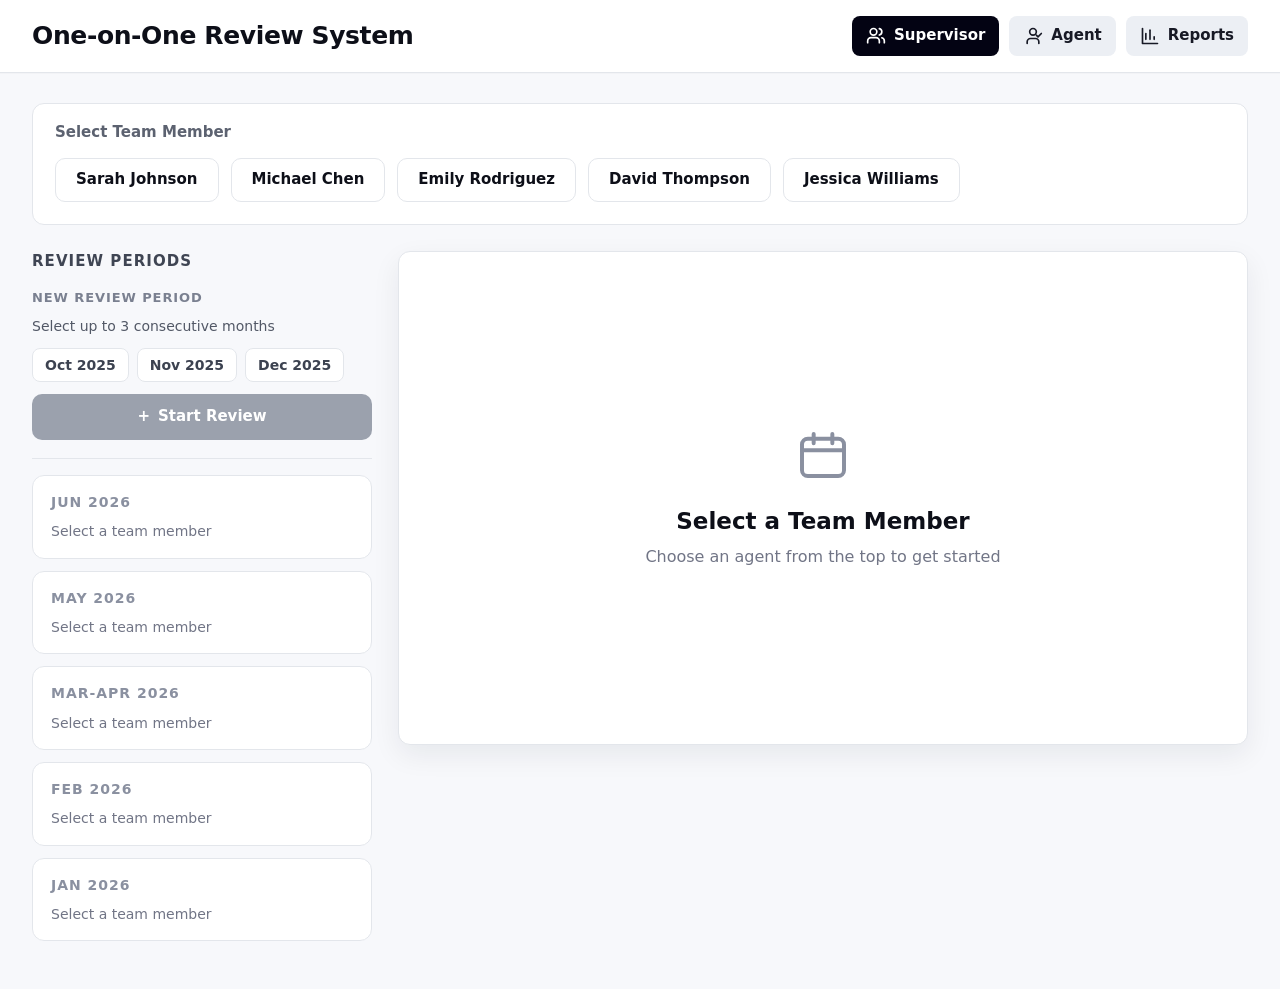
==== commit 49cbb5c5: "Align draft state with Figma and apply team review notes Draft state (Figma): - "Draft" status badge" ====
--- a/index.html
+++ b/index.html
@@ -90,7 +90,7 @@
 
             <section class="new-period" aria-labelledby="new-period-title">
               <h4 class="periods-subheading" id="new-period-title">New Review Period</h4>
-              <p class="periods-hint">Select one or more consecutive months</p>
+              <p class="periods-hint">Select up to 3 consecutive months</p>
               <div class="month-chips" id="monthChips" role="group" aria-label="Available months"></div>
               <p class="selected-months hidden" id="selectedMonthsLine"></p>
               <button class="start-review-button" type="button" id="startReviewButton" disabled>
@@ -232,11 +232,11 @@
     <div class="modal-backdrop hidden" id="responseModal" role="dialog" aria-modal="true" aria-labelledby="responseModalTitle">
       <form class="response-dialog" id="responseForm">
         <div class="dialog-head">
-          <h2 id="responseModalTitle">Respond to Goal</h2>
+          <h2 id="responseModalTitle">Respond to Focus Area</h2>
           <button class="close-button" type="button" id="closeResponseModal" aria-label="Close response dialog">×</button>
         </div>
 
-        <p class="dialog-subtitle" id="responseGoalSummary">Select your response to this goal.</p>
+        <p class="dialog-subtitle" id="responseGoalSummary">Select your response to this focus area.</p>
 
         <fieldset class="response-options">
           <legend>Select your response</legend>
@@ -249,8 +249,8 @@
             <span>Data is incorrect</span>
           </label>
           <label class="response-option">
-            <input type="radio" name="agentResponse" value="Let's discuss this in detail" />
-            <span>Let's discuss this in detail</span>
+            <input type="radio" name="agentResponse" value="Need to discuss this further" />
+            <span>Need to discuss this further</span>
           </label>
           <label class="response-option">
             <input type="radio" name="agentResponse" value="I need more support for this" />
@@ -294,6 +294,6 @@
     </div>
 
     <script src="chart.umd.min.js?v=4.4.9"></script>
-    <script src="app.js?v=v2-3"></script>
+    <script src="app.js?v=v2-5"></script>
   </body>
 </html>
--- a/styles.css
+++ b/styles.css
@@ -2627,3 +2627,64 @@
 .agent-identity-text small {
   font-weight: 450;
 }
+
+/* ---------- v2: draft-state refinements (Figma) ---------- */
+
+.status-badge.in-progress {
+  background: #eef0f3;
+  color: #4d5568;
+}
+
+.status-badge.response-received {
+  background: #e3edff;
+  color: #2855bf;
+}
+
+.status-dot.blue {
+  background: #3d7bfd;
+}
+
+.status-dot.purple {
+  background: #8c55d9;
+}
+
+.status-dot.gray {
+  background: #9aa0ab;
+}
+
+select.kpi-select {
+  width: 100%;
+  min-height: 38px;
+  padding: 0 26px 0 10px;
+  border: 1px solid #d6d9df;
+  border-radius: 6px;
+  background: #ffffff;
+  color: var(--ink);
+  font-size: 14px;
+  font-weight: 600;
+}
+
+.trash-button {
+  color: #d64545;
+}
+
+.trash-button:hover:not(:disabled) {
+  background: #fde9e9;
+  color: #b91c1c;
+  filter: none;
+}
+
+.trash-button:disabled {
+  color: #cbd0da;
+}
+
+.trash-button svg {
+  width: 17px;
+  height: 17px;
+  display: block;
+  fill: none;
+  stroke: currentColor;
+  stroke-width: 1.8;
+  stroke-linecap: round;
+  stroke-linejoin: round;
+}
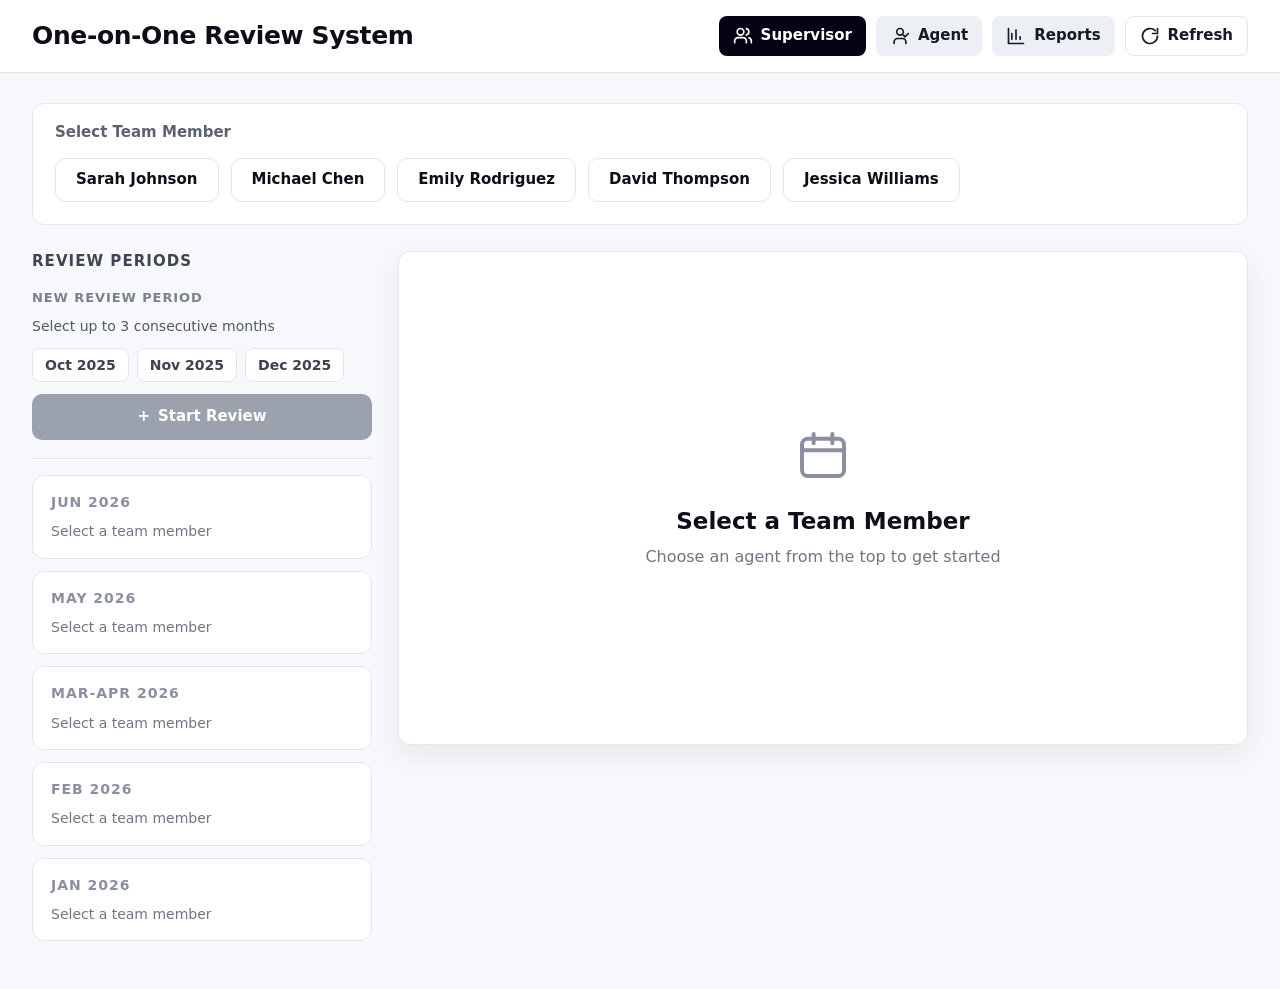
==== commit d1dcf295: "Add demo refresh button, agent ack closes review, silent thread send - Header Refresh button resets " ====
--- a/index.html
+++ b/index.html
@@ -4,7 +4,7 @@
     <meta charset="UTF-8" />
     <meta name="viewport" content="width=device-width, initial-scale=1.0" />
     <title>One-on-One Review System</title>
-    <link rel="stylesheet" href="styles.css?v=v2-1" />
+    <link rel="stylesheet" href="styles.css?v=v2-2" />
   </head>
   <body>
     <header class="app-header">
@@ -42,6 +42,15 @@
               </svg>
             </span>
             Reports
+          </button>
+          <button class="refresh-button" type="button" id="refreshAppButton" title="Reset demo data to default">
+            <span class="nav-icon" aria-hidden="true">
+              <svg viewBox="0 0 24 24">
+                <path d="M21 12a9 9 0 1 1-2.64-6.36" />
+                <path d="M21 3v6h-6" />
+              </svg>
+            </span>
+            Refresh
           </button>
         </nav>
       </div>
@@ -294,6 +303,6 @@
     </div>
 
     <script src="chart.umd.min.js?v=4.4.9"></script>
-    <script src="app.js?v=v2-5"></script>
+    <script src="app.js?v=v2-7"></script>
   </body>
 </html>
--- a/styles.css
+++ b/styles.css
@@ -107,6 +107,25 @@
 .nav-button.active {
   background: var(--navy);
   color: #ffffff;
+}
+
+.refresh-button {
+  min-height: 40px;
+  border: 1px solid var(--line);
+  border-radius: var(--radius);
+  background: #ffffff;
+  color: #171925;
+  display: inline-flex;
+  align-items: center;
+  justify-content: center;
+  gap: 8px;
+  padding: 0 14px;
+  font-size: 15px;
+  font-weight: 600;
+}
+
+.refresh-button:hover {
+  background: #eceff4;
 }
 
 .hidden {
